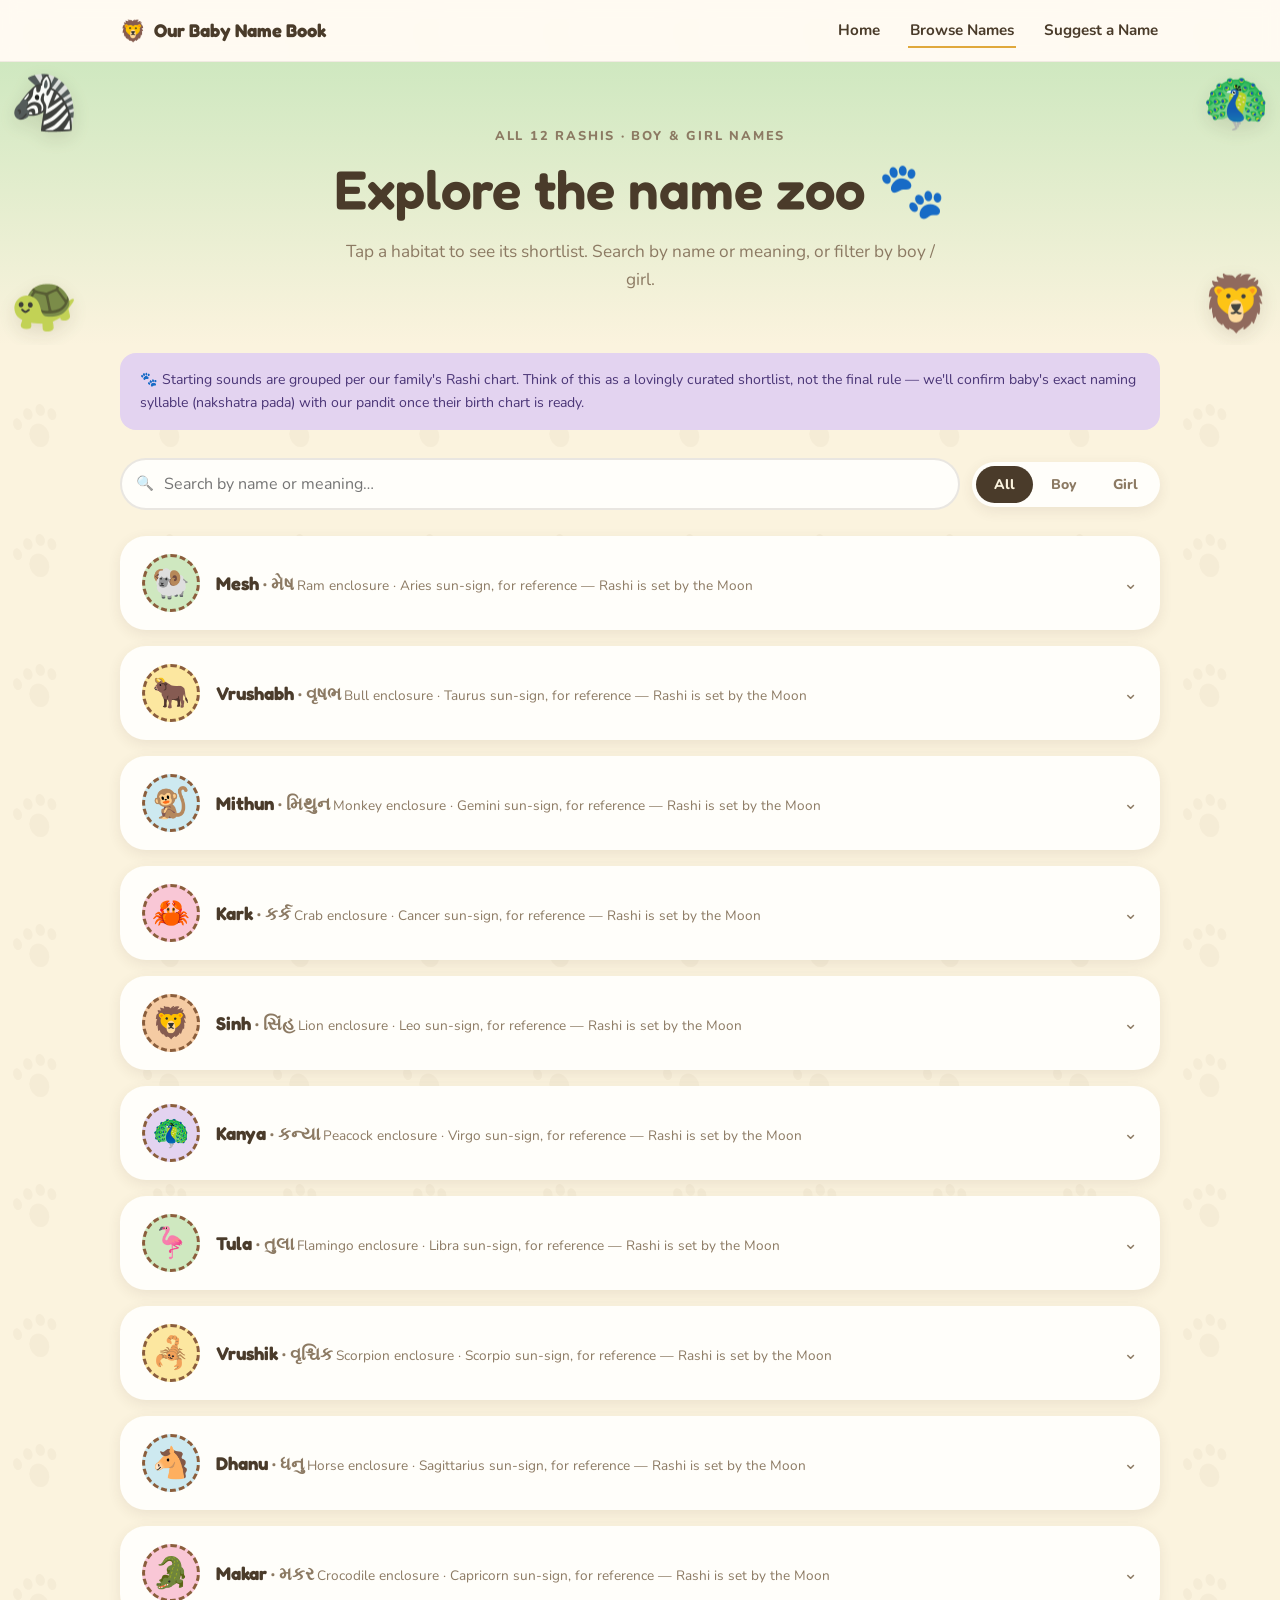
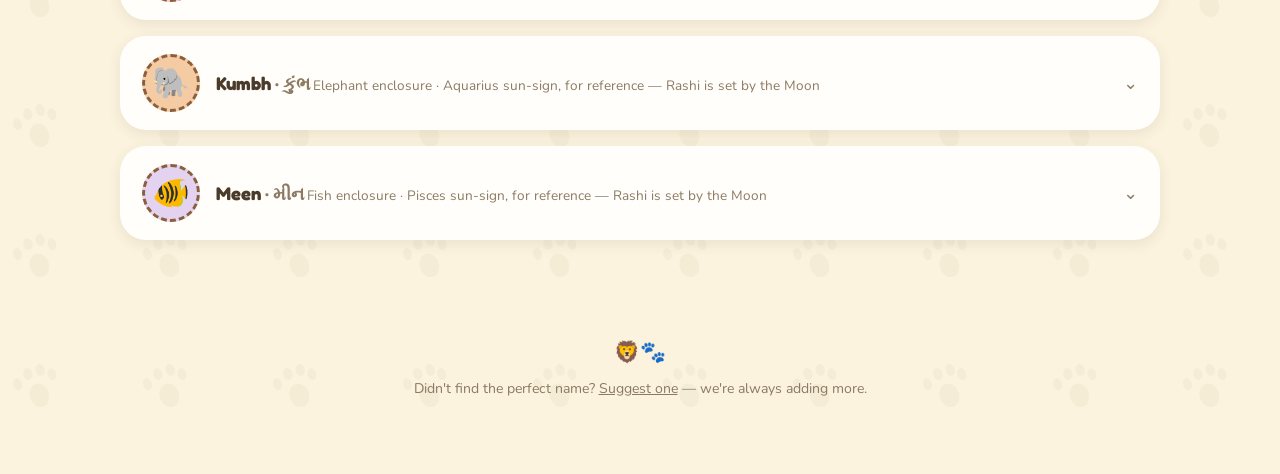
==== names.html @ ab70c5b6 "Retheme site: pastel zoo/safari with animal Rashi habitats - New jungle/savanna pastel palette (kept" ====
<!doctype html>
<html lang="en">
<head>
  <meta charset="UTF-8" />
  <meta name="viewport" content="width=device-width, initial-scale=1.0" />
  <title>Browse Names — Our Baby Name Book</title>
  <meta name="description" content="Browse modern, short baby names with Jain meanings, organised by all 12 Rashis, for both boys and girls." />
  <link rel="icon" href="data:image/svg+xml,<svg xmlns=%22http://www.w3.org/2000/svg%22 viewBox=%220 0 100 100%22><text y=%22.9em%22 font-size=%2290%22>🦁</text></svg>" />
  <link rel="preconnect" href="https://fonts.googleapis.com" />
  <link rel="preconnect" href="https://fonts.gstatic.com" crossorigin />
  <link href="https://fonts.googleapis.com/css2?family=Fredoka:wght@500;600;700&family=Nunito:wght@400;600;700;800&display=swap" rel="stylesheet" />
  <link rel="stylesheet" href="assets/css/style.css?v=3" />
</head>
<body class="accent-mint">

  <nav class="site-nav">
    <div class="container">
      <a class="brand" href="index.html"><span class="brand-mark">🦁</span> Our Baby Name Book</a>
      <button class="nav-toggle" aria-label="Toggle navigation" aria-expanded="false">☰</button>
      <ul class="nav-links">
        <li><a href="index.html">Home</a></li>
        <li><a href="names.html" aria-current="page">Browse Names</a></li>
        <li><a href="suggest.html">Suggest a Name</a></li>
      </ul>
    </div>
  </nav>

  <header class="hero accent-wash" style="padding-bottom: 24px;">
    <span class="zoo-peek" aria-hidden="true" style="top:14px; left:10px; --peek-tilt:-10deg;">🦓</span>
    <span class="zoo-peek" aria-hidden="true" style="top:14px; right:10px; --peek-tilt:9deg; animation-delay:1s;">🦚</span>
    <span class="zoo-peek" aria-hidden="true" style="bottom:14px; left:10px; --peek-tilt:6deg; animation-delay:2s;">🐢</span>
    <span class="zoo-peek" aria-hidden="true" style="bottom:14px; right:10px; --peek-tilt:-8deg; animation-delay:1.5s;">🦁</span>
    <div class="container">
      <div class="hero-kicker">All 12 Rashis · Boy &amp; Girl names</div>
      <h1>Explore the name zoo 🐾</h1>
      <p class="lede">Tap a habitat to see its shortlist. Search by name or meaning, or filter by boy / girl.</p>
    </div>
  </header>

  <section class="section" style="padding-top: 8px;">
    <div class="container">
      <div class="disclaimer">
        🐾 Starting sounds are grouped per our family's Rashi chart. Think of this as a lovingly
        curated shortlist, not the final rule — we'll confirm baby's exact naming syllable
        (nakshatra pada) with our pandit once their birth chart is ready.
      </div>

      <div class="toolbar">
        <div class="search-box">
          <input type="search" id="name-search" placeholder="Search by name or meaning…" />
        </div>
        <div class="gender-toggle">
          <button data-gender="both" class="active">All</button>
          <button data-gender="boy">Boy</button>
          <button data-gender="girl">Girl</button>
        </div>
      </div>

      <div class="rashi-list" id="rashi-list">
        <p class="empty-state">Loading names…</p>
      </div>
    </div>
  </section>

  <footer class="site-footer">
    <span class="brand-mark">🦁🐾</span>
    <p>Didn't find the perfect name? <a href="suggest.html">Suggest one</a> — we're always adding more.</p>
  </footer>

  <script src="assets/js/main.js?v=3"></script>
</body>
</html>
---- assets/css/style.css ----
/* =========================================================
   Baby Names Site — shared design system
   Theme: pastel zoo / safari — each Rashi is a little "habitat"
   for its zodiac animal. Playful, warm, still soft & gender-neutral.
   ========================================================= */

:root {
  /* base */
  --cream: #FBF3DE;
  --paper: #FFFEFA;
  --ink: #4A3B2A;
  --ink-soft: #8C7A63;

  /* pastel family (light / deep) — jungle green, savanna yellow,
     terracotta, sky blue, flamingo pink, orchid purple */
  --mint: #CFE8C0;      --mint-deep: #5F9E52;   /* leaf green */
  --lavender: #E3D3F0;  --lavender-deep: #A67FC9; /* jungle orchid */
  --butter: #FCE7A0;    --butter-deep: #E0AE2E;  /* savanna yellow */
  --peach: #F5CBA3;     --peach-deep: #D9873E;   /* terracotta / tan */
  --sky: #CDE9F0;       --sky-deep: #5FA9C4;     /* watering-hole blue */
  --blush: #F9C7D6;     --blush-deep: #E0779A;   /* flamingo pink */

  --gold: #E0A83C;
  --wood: #8B5E3C;      --wood-deep: #5E3D24;   /* signpost brown */

  --radius-sm: 10px;
  --radius-md: 16px;
  --radius-lg: 26px;

  --shadow: 0 10px 30px rgba(74, 59, 42, 0.12);
  --shadow-sm: 0 4px 14px rgba(74, 59, 42, 0.09);

  --font-display: "Fredoka", "Baloo 2", system-ui, sans-serif;
  --font-body: "Nunito", system-ui, -apple-system, sans-serif;
}

* { box-sizing: border-box; }
html { scroll-behavior: smooth; }

/* a faint site-wide paw-print trail — animals have "walked through" */
body {
  margin: 0;
  background-color: var(--cream);
  background-image: url("data:image/svg+xml,%3Csvg xmlns='http://www.w3.org/2000/svg' width='120' height='120' viewBox='0 0 120 120'%3E%3Cg fill='%238B5E3C' fill-opacity='0.05' transform='translate(20 24) rotate(-18)'%3E%3Cellipse cx='10' cy='22' rx='9' ry='11'/%3E%3Cellipse cx='-6' cy='6' rx='4' ry='5.5'/%3E%3Cellipse cx='6' cy='0' rx='4.2' ry='5.5'/%3E%3Cellipse cx='18' cy='0' rx='4.2' ry='5.5'/%3E%3Cellipse cx='27' cy='7' rx='4' ry='5.5'/%3E%3C/g%3E%3C/svg%3E");
  background-repeat: repeat;
  background-size: 130px 130px;
  color: var(--ink);
  font-family: var(--font-body);
  line-height: 1.6;
  -webkit-font-smoothing: antialiased;
}

img { max-width: 100%; display: block; }

a { color: inherit; }

h1, h2, h3, h4 {
  font-family: var(--font-display);
  font-weight: 600;
  margin: 0 0 0.4em;
  line-height: 1.2;
}

h1 { font-size: clamp(2.1rem, 5vw, 3.4rem); }
h2 { font-size: clamp(1.5rem, 3.4vw, 2.2rem); }
h3 { font-size: clamp(1.15rem, 2.4vw, 1.5rem); }

p { margin: 0 0 1em; }

.container {
  width: 100%;
  max-width: 1080px;
  margin: 0 auto;
  padding: 0 20px;
}

/* -------------------- accent per page -------------------- */
body.accent-mint     .accent-wash { background: linear-gradient(180deg, var(--mint) 0%, var(--cream) 100%); }
body.accent-lavender .accent-wash { background: linear-gradient(180deg, var(--lavender) 0%, var(--cream) 100%); }
body.accent-butter   .accent-wash { background: linear-gradient(180deg, var(--butter) 0%, var(--cream) 100%); }
body.accent-peach    .accent-wash { background: linear-gradient(180deg, var(--peach) 0%, var(--cream) 100%); }
body.accent-sky      .accent-wash { background: linear-gradient(180deg, var(--sky) 0%, var(--cream) 100%); }
body.accent-blush    .accent-wash { background: linear-gradient(180deg, var(--blush) 0%, var(--cream) 100%); }

/* -------------------- eyebrow / dividers -------------------- */
.eyebrow {
  display: inline-flex;
  align-items: center;
  gap: 8px;
  font-family: var(--font-body);
  font-weight: 800;
  letter-spacing: 0.14em;
  text-transform: uppercase;
  font-size: 0.78rem;
  color: var(--ink-soft);
  margin-bottom: 0.6em;
}
.eyebrow::before { content: "🐾"; font-size: 0.9rem; }

.divider {
  display: flex;
  align-items: center;
  justify-content: center;
  gap: 10px;
  margin: 0.4em 0 1.6em;
  color: var(--gold);
}
.divider::before, .divider::after {
  content: "";
  height: 1px;
  width: 42px;
  background: var(--gold);
  opacity: 0.55;
}

.section-head { text-align: center; max-width: 640px; margin: 0 auto 2.4rem; }

/* -------------------- nav -------------------- */
.site-nav {
  position: sticky;
  top: 0;
  z-index: 50;
  background: rgba(255, 251, 243, 0.92);
  backdrop-filter: blur(8px);
  border-bottom: 1px solid rgba(74, 59, 42, 0.08);
}
.site-nav .container {
  display: flex;
  align-items: center;
  justify-content: space-between;
  padding-top: 14px;
  padding-bottom: 14px;
}
.brand {
  font-family: var(--font-display);
  font-weight: 700;
  font-size: 1.15rem;
  text-decoration: none;
  display: flex;
  align-items: center;
  gap: 8px;
}
.brand-mark { font-size: 1.3rem; }

.nav-links {
  display: flex;
  gap: 26px;
  list-style: none;
  margin: 0;
  padding: 0;
}
.nav-links a {
  text-decoration: none;
  font-weight: 700;
  font-size: 0.95rem;
  color: var(--ink);
  padding: 6px 2px;
  border-bottom: 2px solid transparent;
  transition: border-color 0.2s ease, color 0.2s ease;
}
.nav-links a:hover,
.nav-links a[aria-current="page"] {
  border-color: var(--gold);
  color: var(--ink);
}

.nav-toggle {
  display: none;
  background: none;
  border: none;
  font-size: 1.6rem;
  cursor: pointer;
  color: var(--ink);
  padding: 4px 8px;
}

@media (max-width: 720px) {
  .nav-toggle { display: block; }
  .nav-links {
    position: absolute;
    top: 100%;
    left: 0;
    right: 0;
    background: var(--paper);
    flex-direction: column;
    gap: 0;
    padding: 6px 20px 14px;
    box-shadow: var(--shadow-sm);
    display: none;
  }
  .nav-links.open { display: flex; }
  .nav-links a { display: block; padding: 12px 4px; border-bottom: 1px solid rgba(74,59,42,0.08); }
}

/* -------------------- hero -------------------- */
.hero {
  padding: 64px 0 56px;
  text-align: center;
  position: relative;
  overflow: hidden;
}
.hero .container { position: relative; z-index: 1; }
.hero-kicker {
  font-weight: 800;
  letter-spacing: 0.14em;
  text-transform: uppercase;
  font-size: 0.8rem;
  color: var(--ink-soft);
  margin-bottom: 10px;
}
.hero h1 { margin-bottom: 0.3em; }
.hero .lede {
  max-width: 620px;
  margin: 0 auto 1.6em;
  font-size: 1.08rem;
  color: var(--ink-soft);
}
.hero-actions {
  display: flex;
  gap: 14px;
  justify-content: center;
  flex-wrap: wrap;
}

.stars {
  position: absolute;
  inset: 0;
  pointer-events: none;
  z-index: 0;
}
.stars span {
  position: absolute;
  font-size: 1.1rem;
  color: var(--gold);
  opacity: 0.55;
  animation: twinkle 3.2s ease-in-out infinite;
}
@keyframes twinkle {
  0%, 100% { opacity: 0.25; transform: scale(0.9); }
  50% { opacity: 0.75; transform: scale(1.1); }
}

/* animals peeking in from the hero corners */
.zoo-peek {
  position: absolute;
  font-size: 3.4rem;
  line-height: 1;
  opacity: 0.9;
  filter: drop-shadow(0 6px 10px rgba(74, 59, 42, 0.15));
  animation: peek-bob 4.5s ease-in-out infinite;
  z-index: 0;
  pointer-events: none;
}
@keyframes peek-bob {
  0%, 100% { transform: translateY(0) rotate(var(--peek-tilt, 0deg)); }
  50% { transform: translateY(-8px) rotate(var(--peek-tilt, 0deg)); }
}

/* -------------------- buttons -------------------- */
.btn {
  display: inline-flex;
  align-items: center;
  gap: 8px;
  padding: 12px 24px;
  border-radius: 999px;
  font-family: var(--font-body);
  font-weight: 800;
  font-size: 0.95rem;
  text-decoration: none;
  border: 2px solid transparent;
  cursor: pointer;
  transition: transform 0.15s ease, box-shadow 0.15s ease;
}
.btn:hover { transform: translateY(-2px); }
.btn-primary {
  background: var(--ink);
  color: var(--cream);
  box-shadow: var(--shadow-sm);
}
.btn-ghost {
  background: transparent;
  color: var(--ink);
  border-color: var(--ink);
}

/* -------------------- countdown -------------------- */
.countdown {
  display: flex;
  gap: 14px;
  justify-content: center;
  flex-wrap: wrap;
  margin: 1.8em 0;
}
.countdown .unit {
  background: var(--paper);
  border-radius: var(--radius-md);
  box-shadow: var(--shadow-sm);
  padding: 14px 18px;
  min-width: 82px;
  text-align: center;
}
.countdown .num {
  font-family: var(--font-display);
  font-size: 1.7rem;
  font-weight: 700;
  color: var(--ink);
  display: block;
}
.countdown .label {
  font-size: 0.72rem;
  letter-spacing: 0.08em;
  text-transform: uppercase;
  color: var(--ink-soft);
}

/* -------------------- generic sections -------------------- */
.section { padding: 56px 0; }
.section-alt { background: var(--paper); }

.grid-3 {
  display: grid;
  grid-template-columns: repeat(3, 1fr);
  gap: 22px;
}
@media (max-width: 820px) { .grid-3 { grid-template-columns: 1fr; } }

.card {
  background: var(--paper);
  border-radius: var(--radius-lg);
  padding: 28px 24px;
  box-shadow: var(--shadow-sm);
  text-align: left;
}
.card .icon { font-size: 1.8rem; margin-bottom: 10px; display: block; }

/* -------------------- Rashi accordion (names.html) -------------------- */
.toolbar {
  display: flex;
  gap: 12px;
  flex-wrap: wrap;
  align-items: center;
  justify-content: space-between;
  margin-bottom: 26px;
}
.search-box {
  flex: 1 1 260px;
  position: relative;
}
.search-box input {
  width: 100%;
  padding: 13px 18px 13px 42px;
  border-radius: 999px;
  border: 2px solid rgba(74,59,42,0.12);
  background: var(--paper);
  font-family: var(--font-body);
  font-size: 1rem;
  color: var(--ink);
}
.search-box input:focus {
  outline: none;
  border-color: var(--gold);
}
.search-box::before {
  content: "🔍";
  position: absolute;
  left: 16px;
  top: 50%;
  transform: translateY(-50%);
  font-size: 0.9rem;
  opacity: 0.6;
}

.gender-toggle {
  display: inline-flex;
  background: var(--paper);
  border-radius: 999px;
  padding: 4px;
  box-shadow: var(--shadow-sm);
}
.gender-toggle button {
  border: none;
  background: transparent;
  padding: 9px 18px;
  border-radius: 999px;
  font-family: var(--font-body);
  font-weight: 800;
  font-size: 0.88rem;
  cursor: pointer;
  color: var(--ink-soft);
}
.gender-toggle button.active {
  background: var(--ink);
  color: var(--cream);
}

.rashi-list { display: flex; flex-direction: column; gap: 16px; }

.rashi-card {
  background: var(--paper);
  border-radius: var(--radius-lg);
  box-shadow: var(--shadow-sm);
  overflow: hidden;
}
.rashi-head {
  width: 100%;
  display: flex;
  align-items: center;
  gap: 16px;
  padding: 18px 22px;
  background: none;
  border: none;
  cursor: pointer;
  text-align: left;
  font-family: var(--font-body);
}
.rashi-symbol {
  font-size: 1.9rem;
  width: 58px;
  height: 58px;
  display: flex;
  align-items: center;
  justify-content: center;
  border-radius: 50%;
  background: var(--mint);
  border: 3px dashed var(--wood);
  flex-shrink: 0;
  transition: transform 0.2s ease;
}
.rashi-head:hover .rashi-symbol { transform: rotate(-6deg) scale(1.06); }

/* each "enclosure" gets a different habitat colour, zoo-map style */
.rashi-card:nth-of-type(6n+1) .rashi-symbol { background: var(--mint); }
.rashi-card:nth-of-type(6n+2) .rashi-symbol { background: var(--butter); }
.rashi-card:nth-of-type(6n+3) .rashi-symbol { background: var(--sky); }
.rashi-card:nth-of-type(6n+4) .rashi-symbol { background: var(--blush); }
.rashi-card:nth-of-type(6n+5) .rashi-symbol { background: var(--peach); }
.rashi-card:nth-of-type(6n+6) .rashi-symbol { background: var(--lavender); }
.rashi-titles { flex: 1; }
.rashi-titles .name {
  font-family: var(--font-display);
  font-weight: 700;
  font-size: 1.15rem;
  color: var(--ink);
}
.rashi-titles .meta {
  font-size: 0.85rem;
  color: var(--ink-soft);
}
.rashi-chevron {
  font-size: 1.1rem;
  color: var(--ink-soft);
  transition: transform 0.2s ease;
  flex-shrink: 0;
}
.rashi-card.open .rashi-chevron { transform: rotate(180deg); }

.rashi-body {
  display: none;
  padding: 0 22px 24px;
}
.rashi-card.open .rashi-body { display: block; }

.letters-hint {
  font-size: 0.82rem;
  color: var(--ink-soft);
  margin-bottom: 14px;
}
.letters-hint .chip {
  display: inline-block;
  background: var(--butter);
  color: var(--ink);
  border-radius: 999px;
  padding: 2px 10px;
  font-weight: 800;
  font-size: 0.76rem;
  margin-right: 4px;
}

.name-group h4 {
  font-size: 0.78rem;
  letter-spacing: 0.1em;
  text-transform: uppercase;
  color: var(--ink-soft);
  margin: 18px 0 10px;
}
.name-group:first-of-type h4 { margin-top: 4px; }

.name-cards {
  display: grid;
  grid-template-columns: repeat(auto-fill, minmax(230px, 1fr));
  gap: 12px;
}

.name-card {
  border: 1.5px solid rgba(74,59,42,0.10);
  border-radius: var(--radius-md);
  padding: 14px 16px;
}
.name-card .nm-row {
  display: flex;
  align-items: center;
  justify-content: space-between;
  gap: 8px;
  margin-bottom: 2px;
}
.name-card .nm {
  font-family: var(--font-display);
  font-weight: 700;
  font-size: 1.08rem;
}

.pronounce-btn {
  flex-shrink: 0;
  width: 30px;
  height: 30px;
  border-radius: 50%;
  border: none;
  background: var(--mint);
  font-size: 0.92rem;
  line-height: 1;
  display: inline-flex;
  align-items: center;
  justify-content: center;
  cursor: pointer;
  transition: transform 0.15s ease, background 0.15s ease;
}
.pronounce-btn:hover { background: var(--butter); transform: scale(1.08); }
.pronounce-btn:active { transform: scale(0.95); }
.pronounce-btn.playing {
  background: var(--gold);
  animation: pulse-btn 0.9s ease-in-out infinite;
}
@keyframes pulse-btn {
  0%, 100% { box-shadow: 0 0 0 0 rgba(231, 179, 76, 0.5); }
  50% { box-shadow: 0 0 0 6px rgba(231, 179, 76, 0); }
}
@media (prefers-reduced-motion: reduce) {
  .pronounce-btn.playing { animation: none; }
}
.name-card .mn {
  font-size: 0.88rem;
  color: var(--ink-soft);
  margin-bottom: 8px;
}
.name-card .src {
  font-size: 0.78rem;
  color: var(--ink-soft);
  font-style: italic;
  margin-bottom: 8px;
}
.tag {
  display: inline-block;
  font-size: 0.72rem;
  font-weight: 800;
  padding: 3px 10px;
  border-radius: 999px;
}
.tag-classic { background: var(--sky); color: #204a5e; }
.tag-modern { background: var(--mint); color: #1f5c46; }
.tag-virtue { background: var(--lavender); color: #4a3576; }
.tag-tirthankarainspired { background: var(--peach); color: #7a3c14; }
.tag-familyfavourite { background: var(--blush); color: #7a2438; }

.empty-state {
  font-size: 0.9rem;
  color: var(--ink-soft);
  padding: 10px 2px;
}

/* -------------------- suggest.html form -------------------- */
.form {
  background: var(--paper);
  border-radius: var(--radius-lg);
  box-shadow: var(--shadow);
  padding: 32px;
  max-width: 620px;
  margin: 0 auto;
}
.form-row { margin-bottom: 18px; }
.form-row label {
  display: block;
  font-weight: 800;
  font-size: 0.85rem;
  margin-bottom: 6px;
}
.form-row input,
.form-row select,
.form-row textarea {
  width: 100%;
  padding: 12px 14px;
  border-radius: var(--radius-sm);
  border: 2px solid rgba(74,59,42,0.14);
  font-family: var(--font-body);
  font-size: 1rem;
  background: var(--cream);
  color: var(--ink);
}
.form-row input:focus,
.form-row select:focus,
.form-row textarea:focus {
  outline: none;
  border-color: var(--gold);
}
.form-note {
  font-size: 0.85rem;
  color: var(--ink-soft);
  background: var(--butter);
  border-radius: var(--radius-sm);
  padding: 12px 16px;
  margin-top: 8px;
}

/* -------------------- footer -------------------- */
.site-footer {
  padding: 40px 0 60px;
  text-align: center;
  color: var(--ink-soft);
  font-size: 0.88rem;
}
.site-footer .brand-mark { font-size: 1.3rem; display: block; margin-bottom: 8px; }

/* -------------------- misc -------------------- */
.disclaimer {
  background: var(--lavender);
  border-radius: var(--radius-md);
  padding: 16px 20px;
  font-size: 0.88rem;
  color: #4a3576;
  margin-bottom: 28px;
}

@media (prefers-reduced-motion: reduce) {
  html { scroll-behavior: auto; }
  .stars span { animation: none; }
  .btn:hover { transform: none; }
  .zoo-peek { animation: none; }
  .rashi-head:hover .rashi-symbol { transform: none; }
}

/* smaller peeking animals on narrow screens, and hide the tiny sprinkle
   layer entirely — hero text wraps to many lines on mobile so there's no
   safe spot for it that won't collide with a word */
@media (max-width: 640px) {
  .zoo-peek { font-size: 2rem; }
  .stars { display: none; }
}
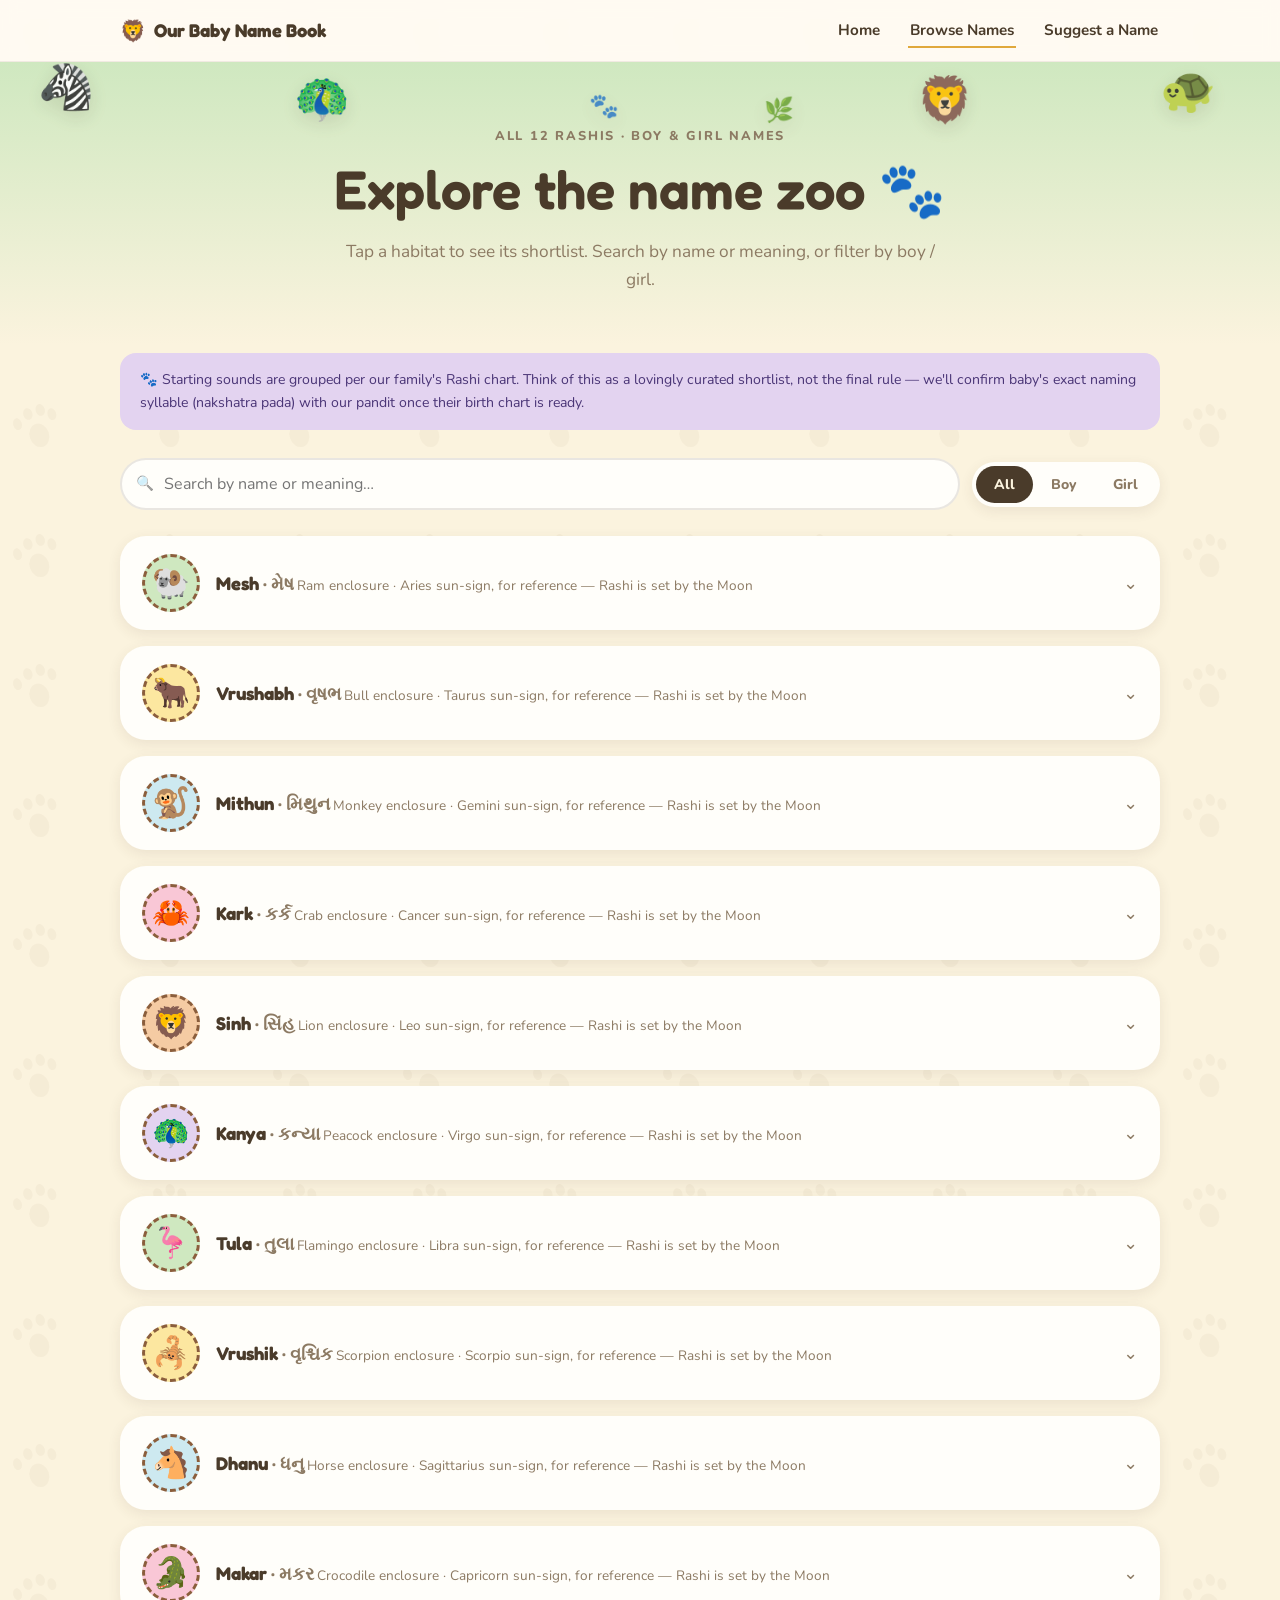
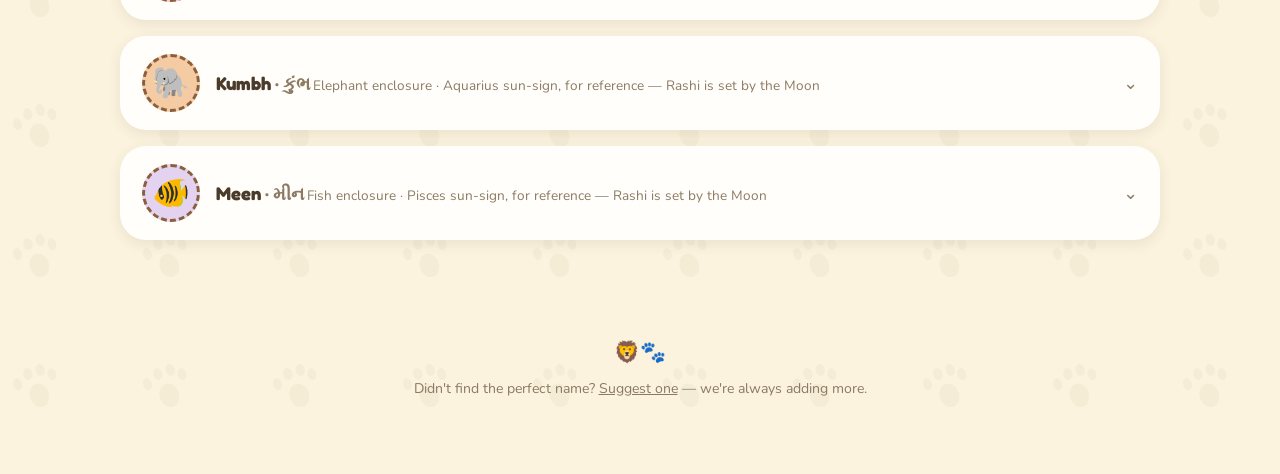
==== commit 0e269c5a: "Scatter hero animals naturally; fix bee/fox text overlap; Baby Shah - Replaced 'Baby [Family]' place" ====
--- a/names.html
+++ b/names.html
@@ -9,7 +9,7 @@
   <link rel="preconnect" href="https://fonts.googleapis.com" />
   <link rel="preconnect" href="https://fonts.gstatic.com" crossorigin />
   <link href="https://fonts.googleapis.com/css2?family=Fredoka:wght@500;600;700&family=Nunito:wght@400;600;700;800&display=swap" rel="stylesheet" />
-  <link rel="stylesheet" href="assets/css/style.css?v=3" />
+  <link rel="stylesheet" href="assets/css/style.css?v=5" />
 </head>
 <body class="accent-mint">
 
@@ -26,10 +26,12 @@
   </nav>
 
   <header class="hero accent-wash" style="padding-bottom: 24px;">
-    <span class="zoo-peek" aria-hidden="true" style="top:14px; left:10px; --peek-tilt:-10deg;">🦓</span>
-    <span class="zoo-peek" aria-hidden="true" style="top:14px; right:10px; --peek-tilt:9deg; animation-delay:1s;">🦚</span>
-    <span class="zoo-peek" aria-hidden="true" style="bottom:14px; left:10px; --peek-tilt:6deg; animation-delay:2s;">🐢</span>
-    <span class="zoo-peek" aria-hidden="true" style="bottom:14px; right:10px; --peek-tilt:-8deg; animation-delay:1.5s;">🦁</span>
+    <span class="zoo-peek" aria-hidden="true" style="top:4px; left:3%; --peek-tilt:-11deg;">🦓</span>
+    <span class="zoo-peek" aria-hidden="true" style="top:16px; left:23%; --peek-tilt:9deg; animation-delay:1s;">🦚</span>
+    <span class="zoo-peek sm" aria-hidden="true" style="top:32px; left:46%; --peek-tilt:16deg; animation-delay:0.4s;">🐾</span>
+    <span class="zoo-peek sm" aria-hidden="true" style="top:36px; right:38%; --peek-tilt:-14deg; animation-delay:2.2s;">🌿</span>
+    <span class="zoo-peek" aria-hidden="true" style="top:7px; right:5%; --peek-tilt:6deg; animation-delay:1.5s;">🐢</span>
+    <span class="zoo-peek" aria-hidden="true" style="top:17px; right:24%; --peek-tilt:-8deg; animation-delay:0.7s;">🦁</span>
     <div class="container">
       <div class="hero-kicker">All 12 Rashis · Boy &amp; Girl names</div>
       <h1>Explore the name zoo 🐾</h1>
@@ -67,6 +69,6 @@
     <p>Didn't find the perfect name? <a href="suggest.html">Suggest one</a> — we're always adding more.</p>
   </footer>
 
-  <script src="assets/js/main.js?v=3"></script>
+  <script src="assets/js/main.js?v=5"></script>
 </body>
 </html>
--- a/assets/css/style.css
+++ b/assets/css/style.css
@@ -222,28 +222,17 @@
   flex-wrap: wrap;
 }
 
-.stars {
-  position: absolute;
-  inset: 0;
-  pointer-events: none;
-  z-index: 0;
-}
-.stars span {
-  position: absolute;
-  font-size: 1.1rem;
-  color: var(--gold);
-  opacity: 0.55;
-  animation: twinkle 3.2s ease-in-out infinite;
-}
-@keyframes twinkle {
-  0%, 100% { opacity: 0.25; transform: scale(0.9); }
-  50% { opacity: 0.75; transform: scale(1.1); }
-}
-
-/* animals peeking in from the hero corners */
+/* Decorative critters scattered through the hero. IMPORTANT: position these
+   with fixed pixel top/bottom offsets ONLY, never percentages — hero height
+   varies a lot with how many lines the copy wraps to (especially on
+   mobile), so a top:X% value that looks fine on desktop can drift straight
+   into the body text on a narrow screen. Horizontal (left/right) is safe as
+   a percentage since it never affects which text line something lands on.
+   Keep vertical offsets inside the hero's own top/bottom padding band —
+   that's the one zone guaranteed free of text at every viewport width. */
 .zoo-peek {
   position: absolute;
-  font-size: 3.4rem;
+  font-size: 2.8rem;
   line-height: 1;
   opacity: 0.9;
   filter: drop-shadow(0 6px 10px rgba(74, 59, 42, 0.15));
@@ -251,6 +240,15 @@
   z-index: 0;
   pointer-events: none;
 }
+.zoo-peek.sm { font-size: 1.5rem; opacity: 0.75; }
+/* NOTE on safe offsets: the CSS top/bottom value is where the emoji's box
+   STARTS — its own height (~= font-size) extends further in from there.
+   A hero's padding-top/bottom is the only zone guaranteed free of text, so
+   offset + font-size must stay under that padding, not just the offset
+   alone. At the sizes above (desktop): big ≈ 45px tall → keep top/bottom
+   offsets ≤ ~18px against a 64px padding, or ≤ ~10px against a 24-56px
+   padding; small ≈ 24px tall → offsets up to ~38px are fine. See the
+   inline styles in each hero for the values actually used. */
 @keyframes peek-bob {
   0%, 100% { transform: translateY(0) rotate(var(--peek-tilt, 0deg)); }
   50% { transform: translateY(-8px) rotate(var(--peek-tilt, 0deg)); }
@@ -631,16 +629,13 @@
 
 @media (prefers-reduced-motion: reduce) {
   html { scroll-behavior: auto; }
-  .stars span { animation: none; }
   .btn:hover { transform: none; }
   .zoo-peek { animation: none; }
   .rashi-head:hover .rashi-symbol { transform: none; }
 }
 
-/* smaller peeking animals on narrow screens, and hide the tiny sprinkle
-   layer entirely — hero text wraps to many lines on mobile so there's no
-   safe spot for it that won't collide with a word */
+/* smaller peeking critters on narrow screens */
 @media (max-width: 640px) {
-  .zoo-peek { font-size: 2rem; }
-  .stars { display: none; }
-}
+  .zoo-peek { font-size: 1.9rem; }
+  .zoo-peek.sm { font-size: 1.1rem; }
+}
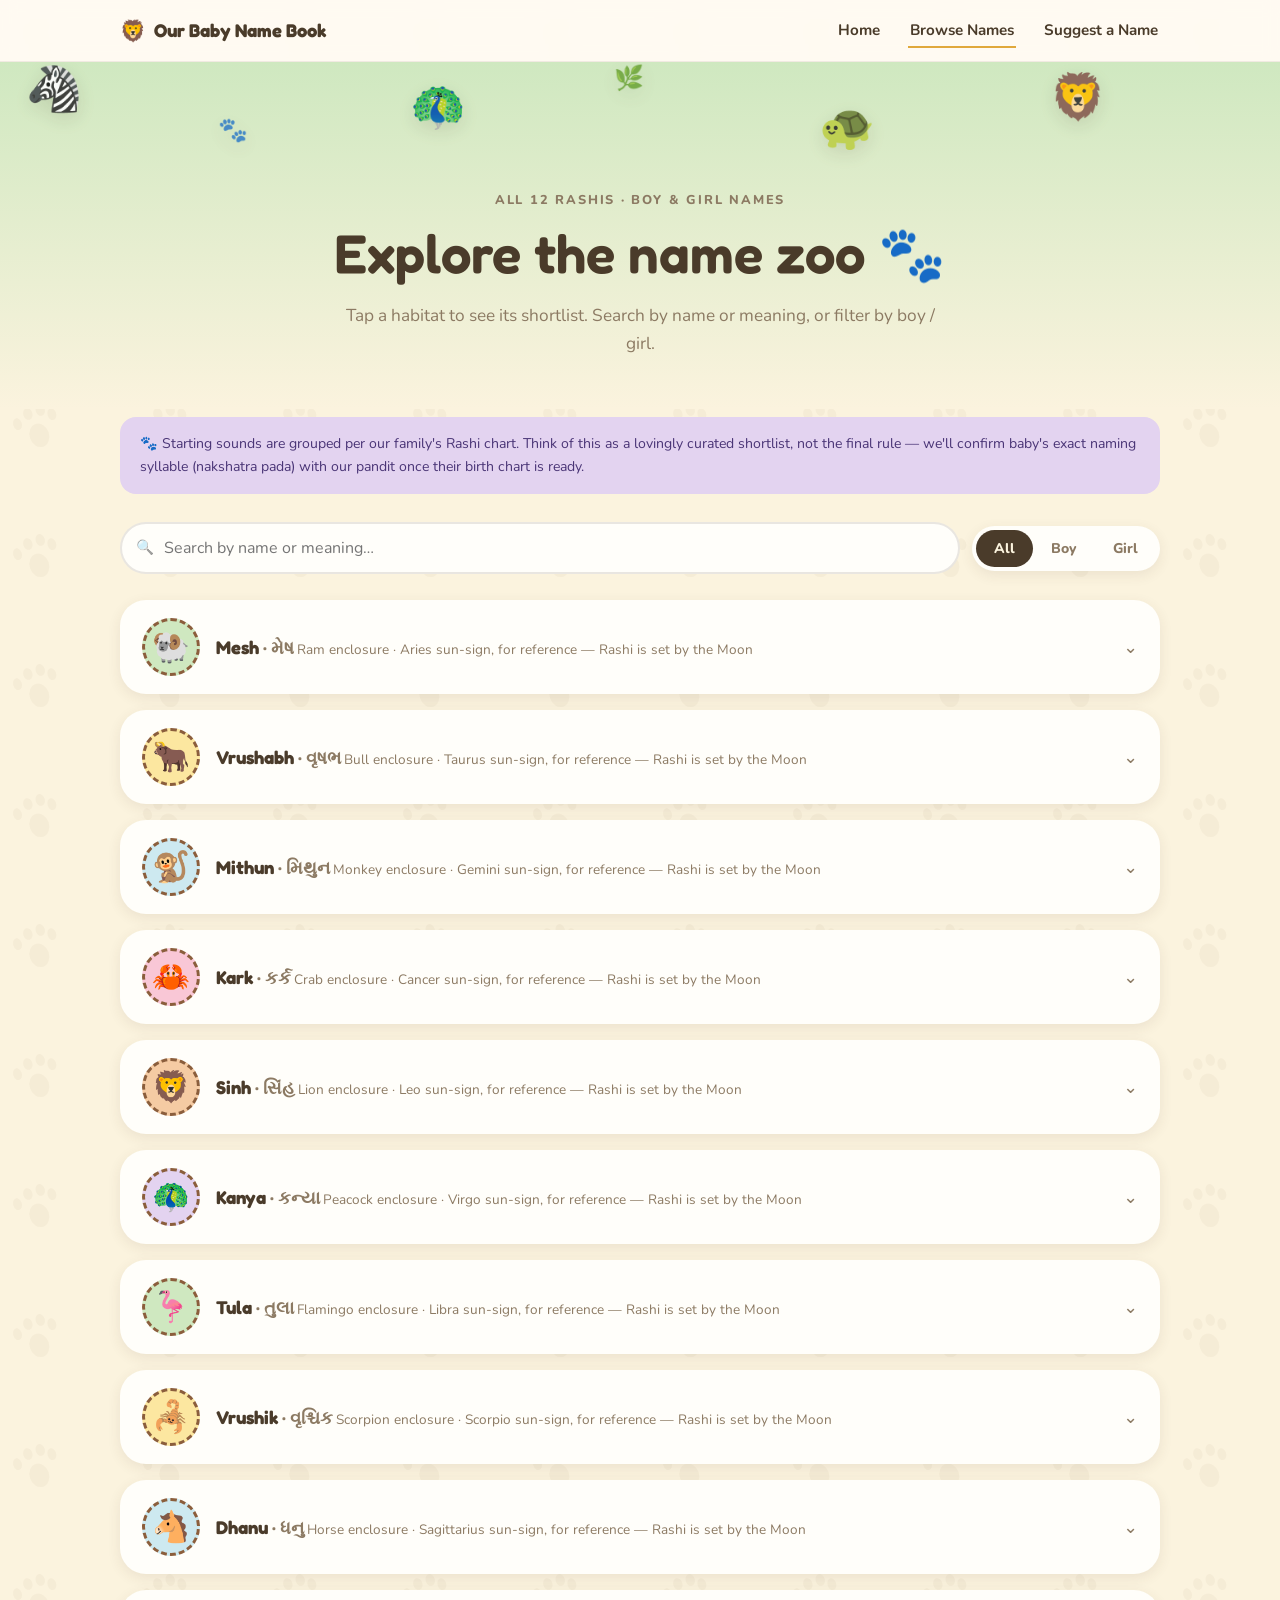
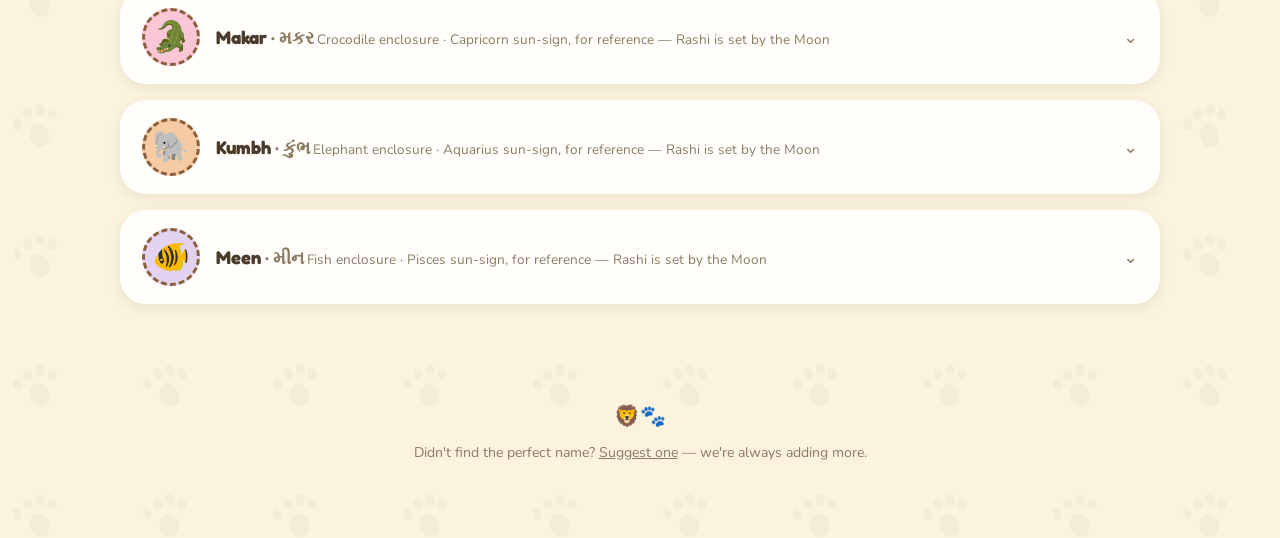
==== commit 652be7ff: "Give hero animals real room to scatter, not just a technical excuse Previous attempt varied position" ====
--- a/names.html
+++ b/names.html
@@ -9,7 +9,7 @@
   <link rel="preconnect" href="https://fonts.googleapis.com" />
   <link rel="preconnect" href="https://fonts.gstatic.com" crossorigin />
   <link href="https://fonts.googleapis.com/css2?family=Fredoka:wght@500;600;700&family=Nunito:wght@400;600;700;800&display=swap" rel="stylesheet" />
-  <link rel="stylesheet" href="assets/css/style.css?v=5" />
+  <link rel="stylesheet" href="assets/css/style.css?v=6" />
 </head>
 <body class="accent-mint">
 
@@ -26,12 +26,12 @@
   </nav>
 
   <header class="hero accent-wash" style="padding-bottom: 24px;">
-    <span class="zoo-peek" aria-hidden="true" style="top:4px; left:3%; --peek-tilt:-11deg;">🦓</span>
-    <span class="zoo-peek" aria-hidden="true" style="top:16px; left:23%; --peek-tilt:9deg; animation-delay:1s;">🦚</span>
-    <span class="zoo-peek sm" aria-hidden="true" style="top:32px; left:46%; --peek-tilt:16deg; animation-delay:0.4s;">🐾</span>
-    <span class="zoo-peek sm" aria-hidden="true" style="top:36px; right:38%; --peek-tilt:-14deg; animation-delay:2.2s;">🌿</span>
-    <span class="zoo-peek" aria-hidden="true" style="top:7px; right:5%; --peek-tilt:6deg; animation-delay:1.5s;">🐢</span>
-    <span class="zoo-peek" aria-hidden="true" style="top:17px; right:24%; --peek-tilt:-8deg; animation-delay:0.7s;">🦁</span>
+    <span class="zoo-peek" aria-hidden="true" style="top:6px; left:2%; --peek-tilt:-11deg;">🦓</span>
+    <span class="zoo-peek sm" aria-hidden="true" style="top:56px; left:17%; --peek-tilt:12deg; animation-delay:0.8s;">🐾</span>
+    <span class="zoo-peek" aria-hidden="true" style="top:24px; left:32%; --peek-tilt:9deg; animation-delay:1.6s;">🦚</span>
+    <span class="zoo-peek sm" aria-hidden="true" style="top:4px; left:48%; --peek-tilt:-16deg; animation-delay:0.3s;">🌿</span>
+    <span class="zoo-peek" aria-hidden="true" style="top:44px; left:64%; --peek-tilt:6deg; animation-delay:2s;">🐢</span>
+    <span class="zoo-peek" aria-hidden="true" style="top:14px; left:82%; --peek-tilt:-8deg; animation-delay:1.1s;">🦁</span>
     <div class="container">
       <div class="hero-kicker">All 12 Rashis · Boy &amp; Girl names</div>
       <h1>Explore the name zoo 🐾</h1>
@@ -69,6 +69,6 @@
     <p>Didn't find the perfect name? <a href="suggest.html">Suggest one</a> — we're always adding more.</p>
   </footer>
 
-  <script src="assets/js/main.js?v=5"></script>
+  <script src="assets/js/main.js?v=6"></script>
 </body>
 </html>
--- a/assets/css/style.css
+++ b/assets/css/style.css
@@ -194,10 +194,13 @@
 
 /* -------------------- hero -------------------- */
 .hero {
-  padding: 64px 0 56px;
+  padding: 128px 0 64px;
   text-align: center;
   position: relative;
   overflow: hidden;
+}
+@media (max-width: 640px) {
+  .hero { padding-top: 96px; }
 }
 .hero .container { position: relative; z-index: 1; }
 .hero-kicker {
@@ -245,10 +248,16 @@
    STARTS — its own height (~= font-size) extends further in from there.
    A hero's padding-top/bottom is the only zone guaranteed free of text, so
    offset + font-size must stay under that padding, not just the offset
-   alone. At the sizes above (desktop): big ≈ 45px tall → keep top/bottom
-   offsets ≤ ~18px against a 64px padding, or ≤ ~10px against a 24-56px
-   padding; small ≈ 24px tall → offsets up to ~38px are fine. See the
-   inline styles in each hero for the values actually used. */
+   alone. `.hero`'s 128px top padding exists *specifically* to give this
+   layer real room to scatter in — a tight padding leaves so little slack
+   (a few px) that every animal ends up pinned to nearly the same height,
+   which just reads as "a line" even though the numbers technically
+   differ. At the sizes above (desktop): big ≈ 45px tall → top offsets up
+   to ~65px are safe against the 128px padding (plenty of room to stagger
+   high/low); small ≈ 24px tall → up to ~85px. Bottom padding is only
+   64px (or 24px on names.html/suggest.html's inline override) — keep
+   bottom-anchored placement light, or skip it and use the top band for
+   everything, which is what most heroes below do. */
 @keyframes peek-bob {
   0%, 100% { transform: translateY(0) rotate(var(--peek-tilt, 0deg)); }
   50% { transform: translateY(-8px) rotate(var(--peek-tilt, 0deg)); }
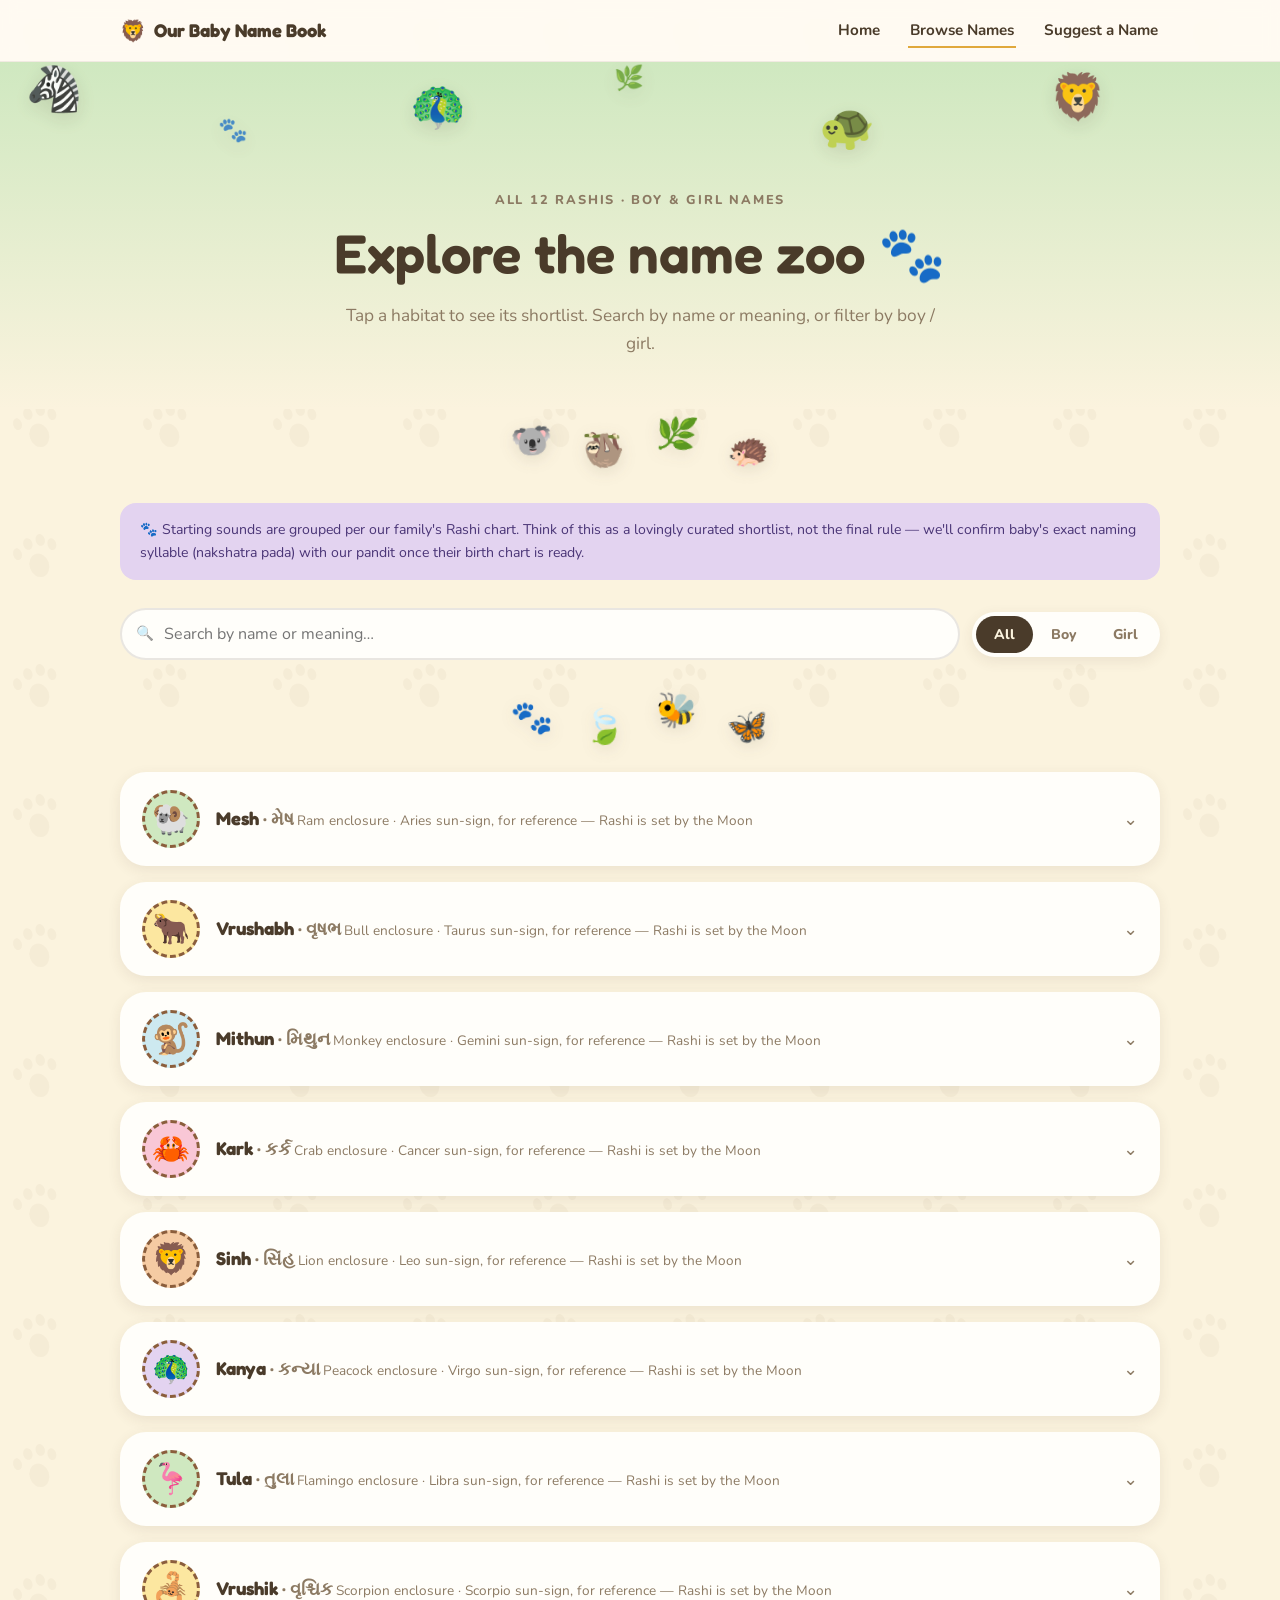
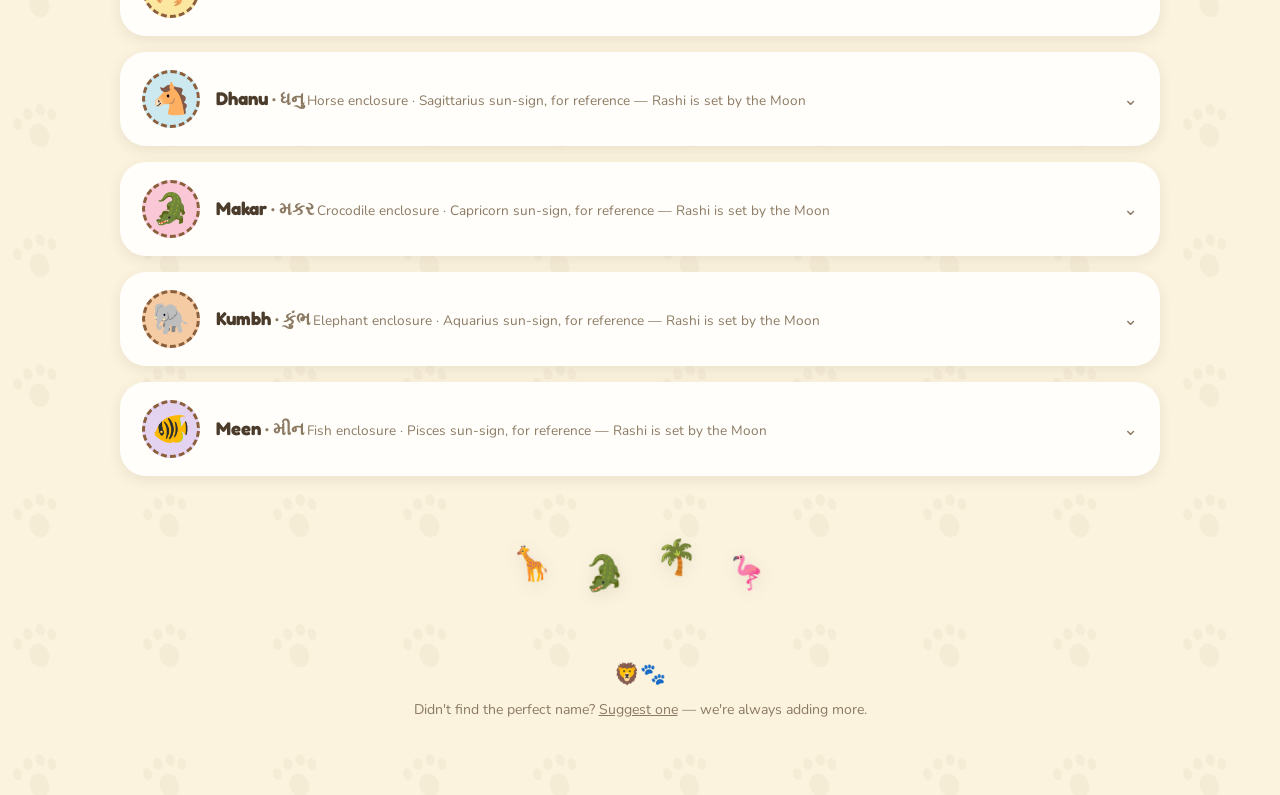
==== commit 5f1d55cb: "Distribute critters down the whole page, not just the hero Added .critter-strip: a plain flex row of" ====
--- a/names.html
+++ b/names.html
@@ -9,7 +9,7 @@
   <link rel="preconnect" href="https://fonts.googleapis.com" />
   <link rel="preconnect" href="https://fonts.gstatic.com" crossorigin />
   <link href="https://fonts.googleapis.com/css2?family=Fredoka:wght@500;600;700&family=Nunito:wght@400;600;700;800&display=swap" rel="stylesheet" />
-  <link rel="stylesheet" href="assets/css/style.css?v=6" />
+  <link rel="stylesheet" href="assets/css/style.css?v=7" />
 </head>
 <body class="accent-mint">
 
@@ -39,6 +39,13 @@
     </div>
   </header>
 
+  <div class="critter-strip" aria-hidden="true">
+    <span>🐨</span>
+    <span>🦥</span>
+    <span>🌿</span>
+    <span>🦔</span>
+  </div>
+
   <section class="section" style="padding-top: 8px;">
     <div class="container">
       <div class="disclaimer">
@@ -58,17 +65,31 @@
         </div>
       </div>
 
+      <div class="critter-strip" aria-hidden="true">
+        <span>🐾</span>
+        <span>🍃</span>
+        <span>🐝</span>
+        <span>🦋</span>
+      </div>
+
       <div class="rashi-list" id="rashi-list">
         <p class="empty-state">Loading names…</p>
       </div>
     </div>
   </section>
 
+  <div class="critter-strip" aria-hidden="true">
+    <span>🦒</span>
+    <span>🐊</span>
+    <span>🌴</span>
+    <span>🦩</span>
+  </div>
+
   <footer class="site-footer">
     <span class="brand-mark">🦁🐾</span>
     <p>Didn't find the perfect name? <a href="suggest.html">Suggest one</a> — we're always adding more.</p>
   </footer>
 
-  <script src="assets/js/main.js?v=6"></script>
+  <script src="assets/js/main.js?v=7"></script>
 </body>
 </html>
--- a/assets/css/style.css
+++ b/assets/css/style.css
@@ -263,6 +263,35 @@
   50% { transform: translateY(-8px) rotate(var(--peek-tilt, 0deg)); }
 }
 
+/* Critter strips — the mechanism for getting animals distributed all the
+   way down the page, not just in the hero. Deliberately NOT absolutely
+   positioned: these are ordinary elements sitting in the normal document
+   flow between sections, so there is no way for them to ever overlap
+   text — they just take up their own row of space, like a little trail
+   the animals left between exhibits. Sprinkle a few of these between
+   sections on every page rather than relying on the hero to carry the
+   whole theme. */
+.critter-strip {
+  display: flex;
+  justify-content: center;
+  align-items: center;
+  flex-wrap: wrap;
+  gap: 30px;
+  padding: 6px 20px 26px;
+}
+.critter-strip span {
+  display: inline-block;
+  font-size: 2.1rem;
+  filter: drop-shadow(0 4px 8px rgba(74, 59, 42, 0.12));
+}
+.critter-strip span:nth-child(even) { transform: translateY(9px) rotate(-7deg); }
+.critter-strip span:nth-child(3n) { transform: translateY(-7px) rotate(9deg); }
+.critter-strip span:nth-child(3n+1):not(:nth-child(even)) { transform: rotate(-5deg); }
+@media (max-width: 640px) {
+  .critter-strip { gap: 20px; padding: 4px 14px 20px; }
+  .critter-strip span { font-size: 1.6rem; }
+}
+
 /* -------------------- buttons -------------------- */
 .btn {
   display: inline-flex;
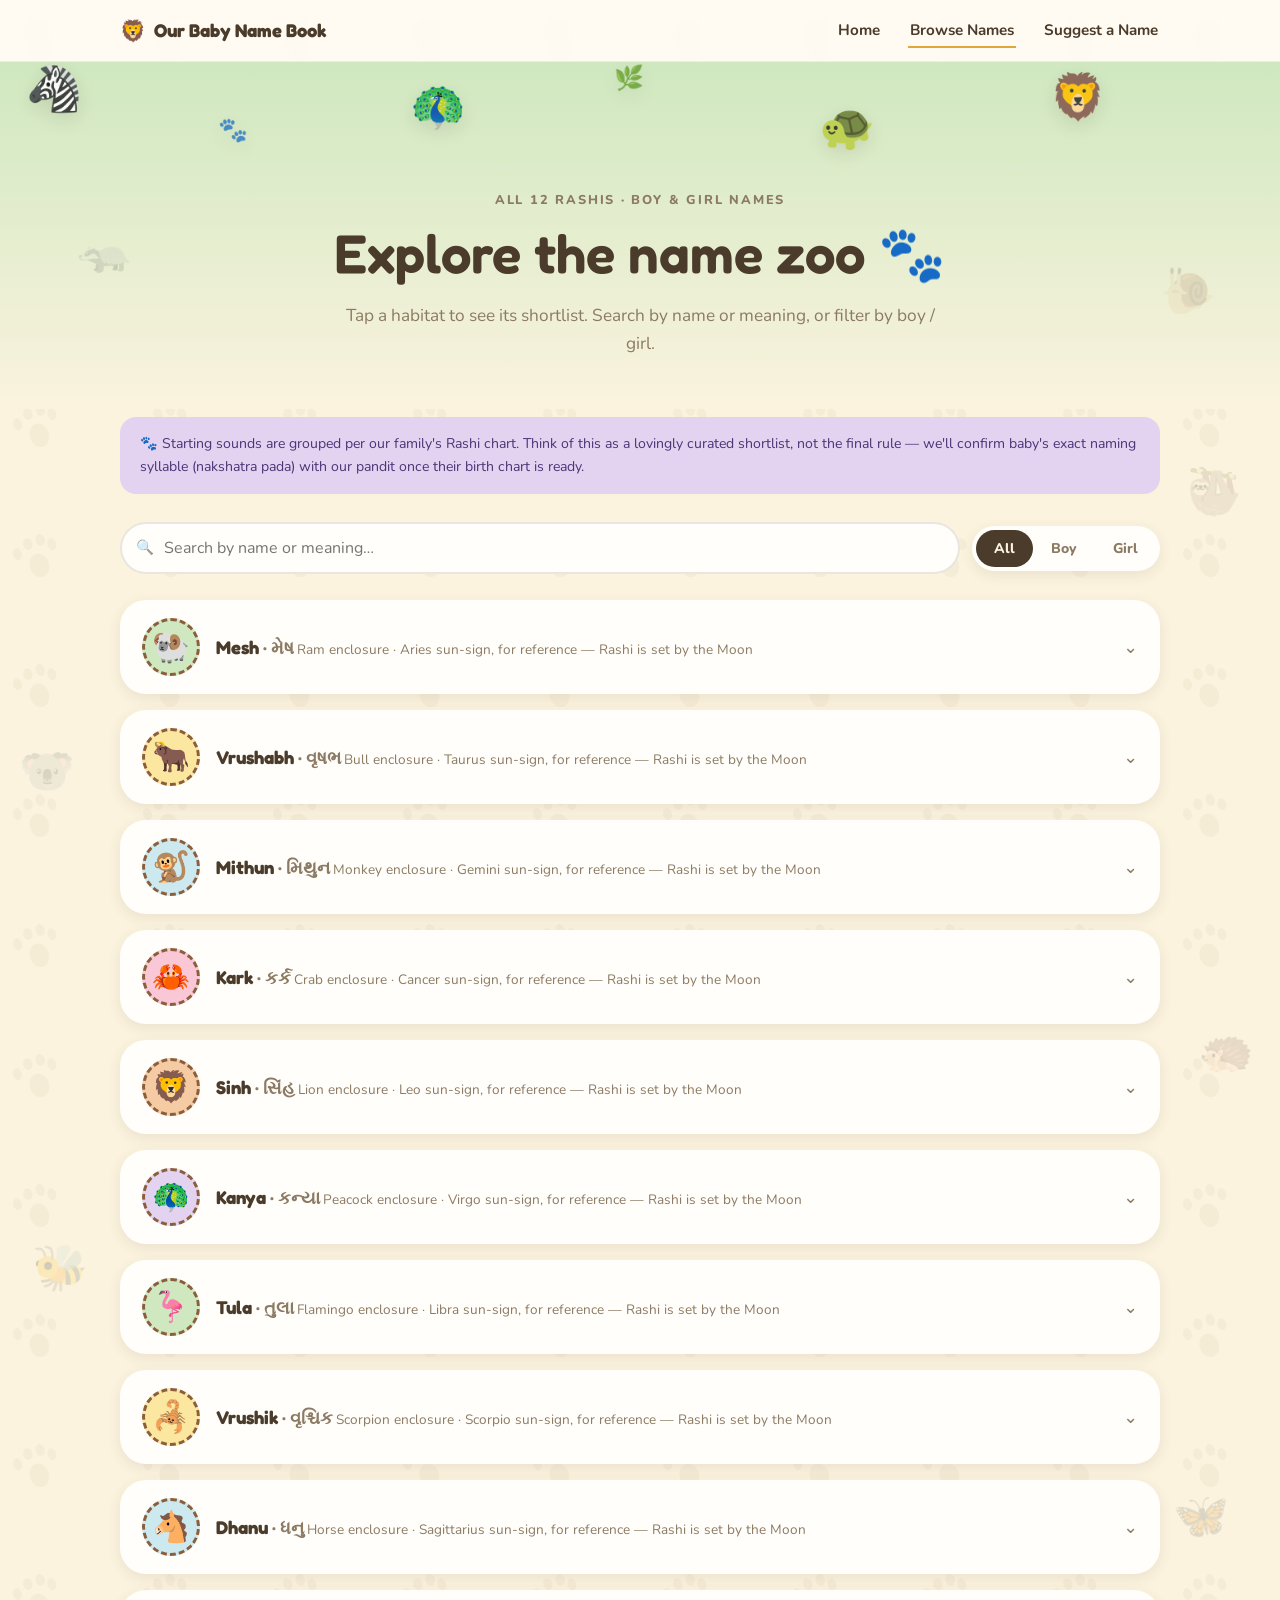
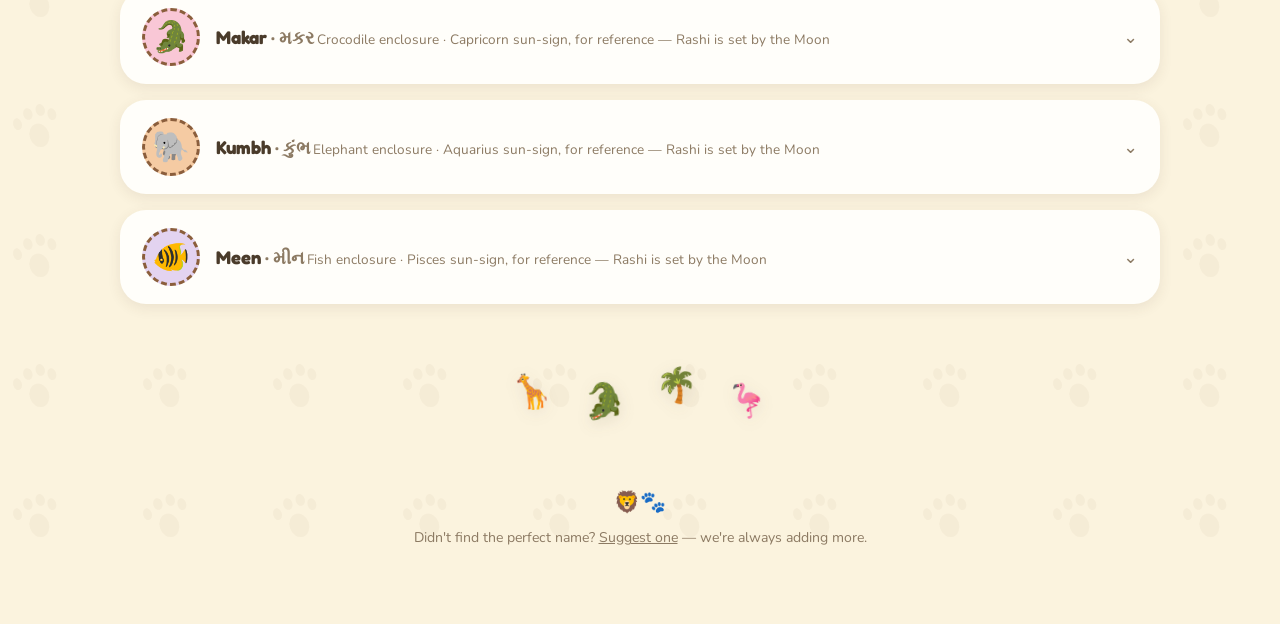
==== commit a049cb72: "Make animal placement actually random, not evenly-spaced strips Evenly-spaced critter-strips between" ====
--- a/names.html
+++ b/names.html
@@ -9,7 +9,7 @@
   <link rel="preconnect" href="https://fonts.googleapis.com" />
   <link rel="preconnect" href="https://fonts.gstatic.com" crossorigin />
   <link href="https://fonts.googleapis.com/css2?family=Fredoka:wght@500;600;700&family=Nunito:wght@400;600;700;800&display=swap" rel="stylesheet" />
-  <link rel="stylesheet" href="assets/css/style.css?v=7" />
+  <link rel="stylesheet" href="assets/css/style.css?v=8" />
 </head>
 <body class="accent-mint">
 
@@ -32,6 +32,8 @@
     <span class="zoo-peek sm" aria-hidden="true" style="top:4px; left:48%; --peek-tilt:-16deg; animation-delay:0.3s;">🌿</span>
     <span class="zoo-peek" aria-hidden="true" style="top:44px; left:64%; --peek-tilt:6deg; animation-delay:2s;">🐢</span>
     <span class="zoo-peek" aria-hidden="true" style="top:14px; left:82%; --peek-tilt:-8deg; animation-delay:1.1s;">🦁</span>
+    <span class="zoo-peek ghost" aria-hidden="true" style="top:48%; left:6%; --peek-tilt:11deg;">🦡</span>
+    <span class="zoo-peek ghost" aria-hidden="true" style="top:60%; right:5%; --peek-tilt:-9deg;">🐌</span>
     <div class="container">
       <div class="hero-kicker">All 12 Rashis · Boy &amp; Girl names</div>
       <h1>Explore the name zoo 🐾</h1>
@@ -39,14 +41,12 @@
     </div>
   </header>
 
-  <div class="critter-strip" aria-hidden="true">
-    <span>🐨</span>
-    <span>🦥</span>
-    <span>🌿</span>
-    <span>🦔</span>
-  </div>
-
   <section class="section" style="padding-top: 8px;">
+    <span class="zoo-peek ghost" aria-hidden="true" style="top:4%; right:3%; --peek-tilt:-10deg;">🦥</span>
+    <span class="zoo-peek ghost" aria-hidden="true" style="top:22%; left:1.5%; --peek-tilt:13deg;">🐨</span>
+    <span class="zoo-peek ghost" aria-hidden="true" style="top:40%; right:2%; --peek-tilt:8deg;">🦔</span>
+    <span class="zoo-peek ghost" aria-hidden="true" style="top:54%; left:2.5%; --peek-tilt:-14deg;">🐝</span>
+    <span class="zoo-peek ghost" aria-hidden="true" style="top:70%; right:4%; --peek-tilt:10deg;">🦋</span>
     <div class="container">
       <div class="disclaimer">
         🐾 Starting sounds are grouped per our family's Rashi chart. Think of this as a lovingly
@@ -63,13 +63,6 @@
           <button data-gender="boy">Boy</button>
           <button data-gender="girl">Girl</button>
         </div>
-      </div>
-
-      <div class="critter-strip" aria-hidden="true">
-        <span>🐾</span>
-        <span>🍃</span>
-        <span>🐝</span>
-        <span>🦋</span>
       </div>
 
       <div class="rashi-list" id="rashi-list">
@@ -90,6 +83,6 @@
     <p>Didn't find the perfect name? <a href="suggest.html">Suggest one</a> — we're always adding more.</p>
   </footer>
 
-  <script src="assets/js/main.js?v=7"></script>
+  <script src="assets/js/main.js?v=8"></script>
 </body>
 </html>
--- a/assets/css/style.css
+++ b/assets/css/style.css
@@ -244,6 +244,17 @@
   pointer-events: none;
 }
 .zoo-peek.sm { font-size: 1.5rem; opacity: 0.75; }
+/* .ghost: for animals scattered freely through a section — including right
+   beside or behind a line of text, which .zoo-peek's siblings are never
+   allowed near. Opacity this low reads as a faint watermark rather than
+   clutter, so it's safe to position genuinely anywhere (that's the whole
+   point of this variant) without doing safe-zone math for it. No shadow,
+   no bob animation — it should sit quietly in the background, not draw
+   the eye the way the vivid hero animals do. */
+.zoo-peek.ghost { opacity: 0.16; filter: none; animation: none; }
+@media (max-width: 640px) {
+  .zoo-peek.ghost { opacity: 0.13; }
+}
 /* NOTE on safe offsets: the CSS top/bottom value is where the emoji's box
    STARTS — its own height (~= font-size) extends further in from there.
    A hero's padding-top/bottom is the only zone guaranteed free of text, so
@@ -350,7 +361,7 @@
 }
 
 /* -------------------- generic sections -------------------- */
-.section { padding: 56px 0; }
+.section { padding: 56px 0; position: relative; }
 .section-alt { background: var(--paper); }
 
 .grid-3 {
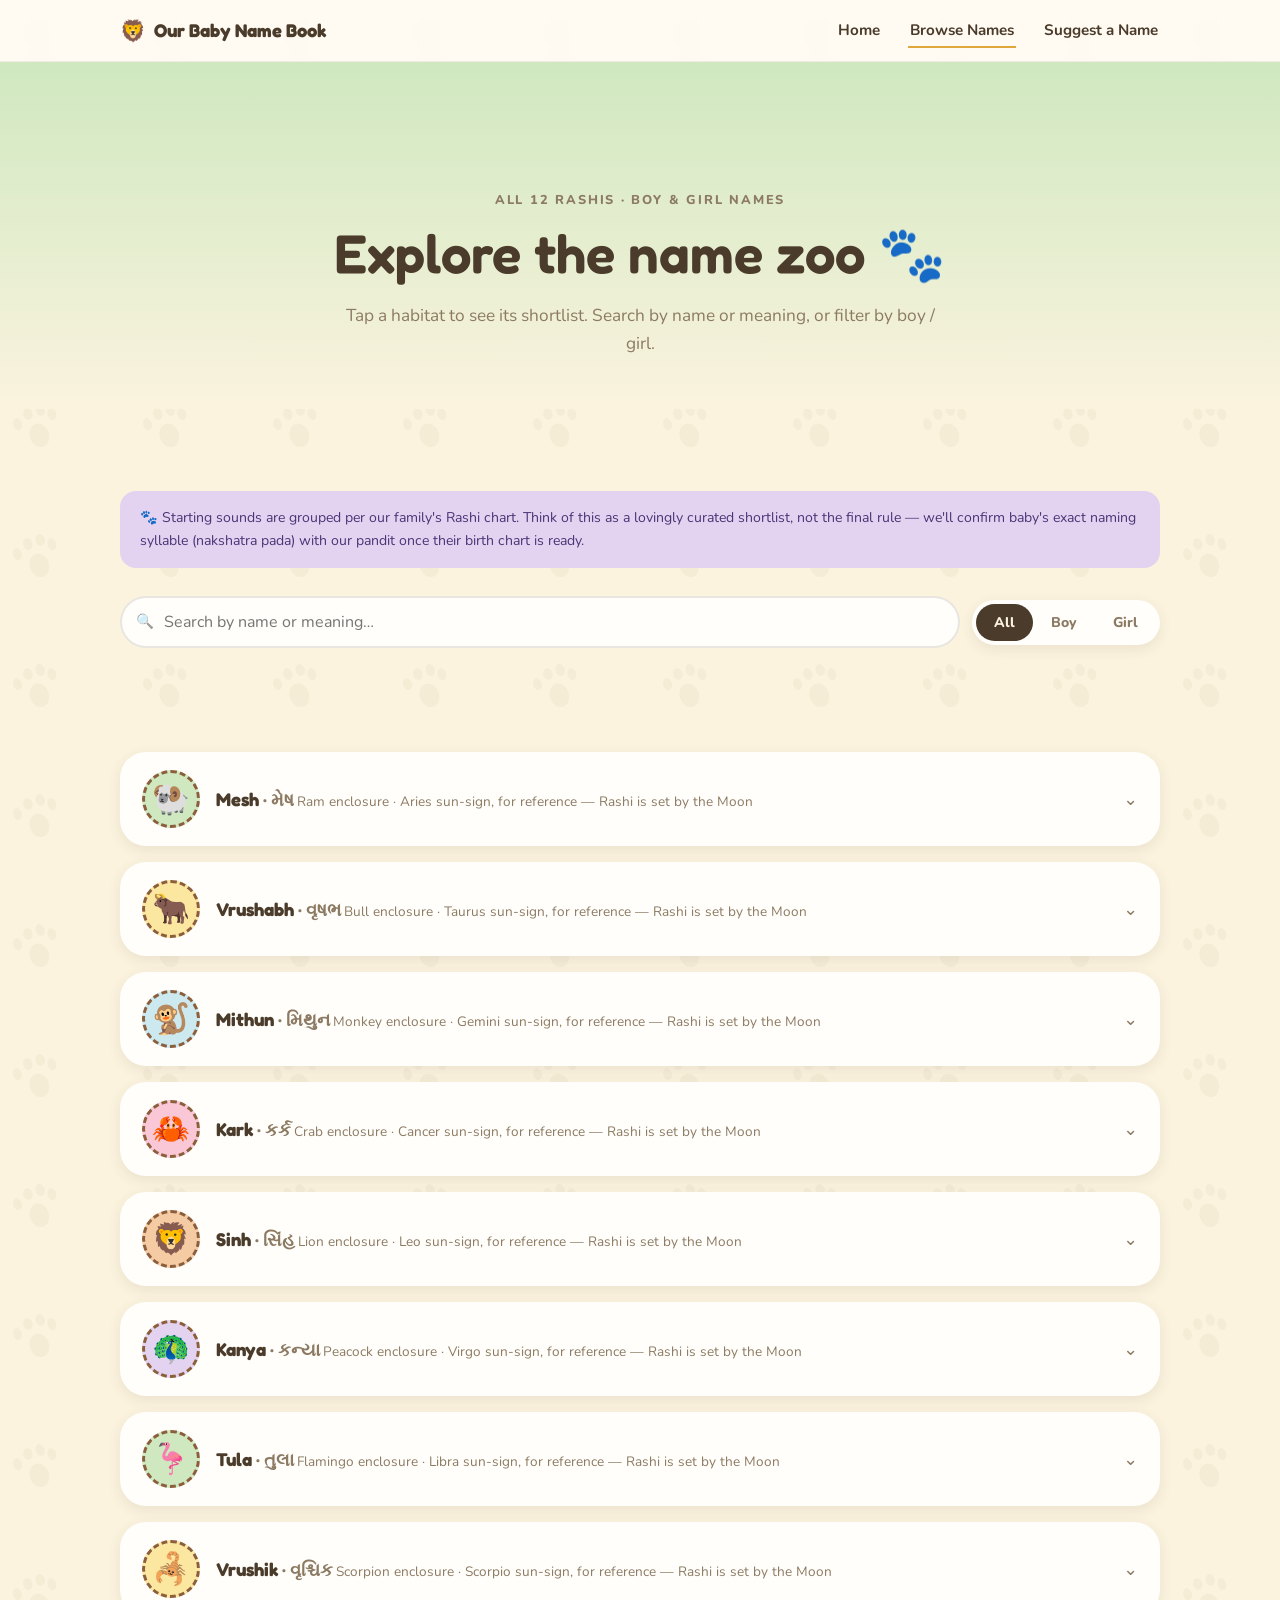
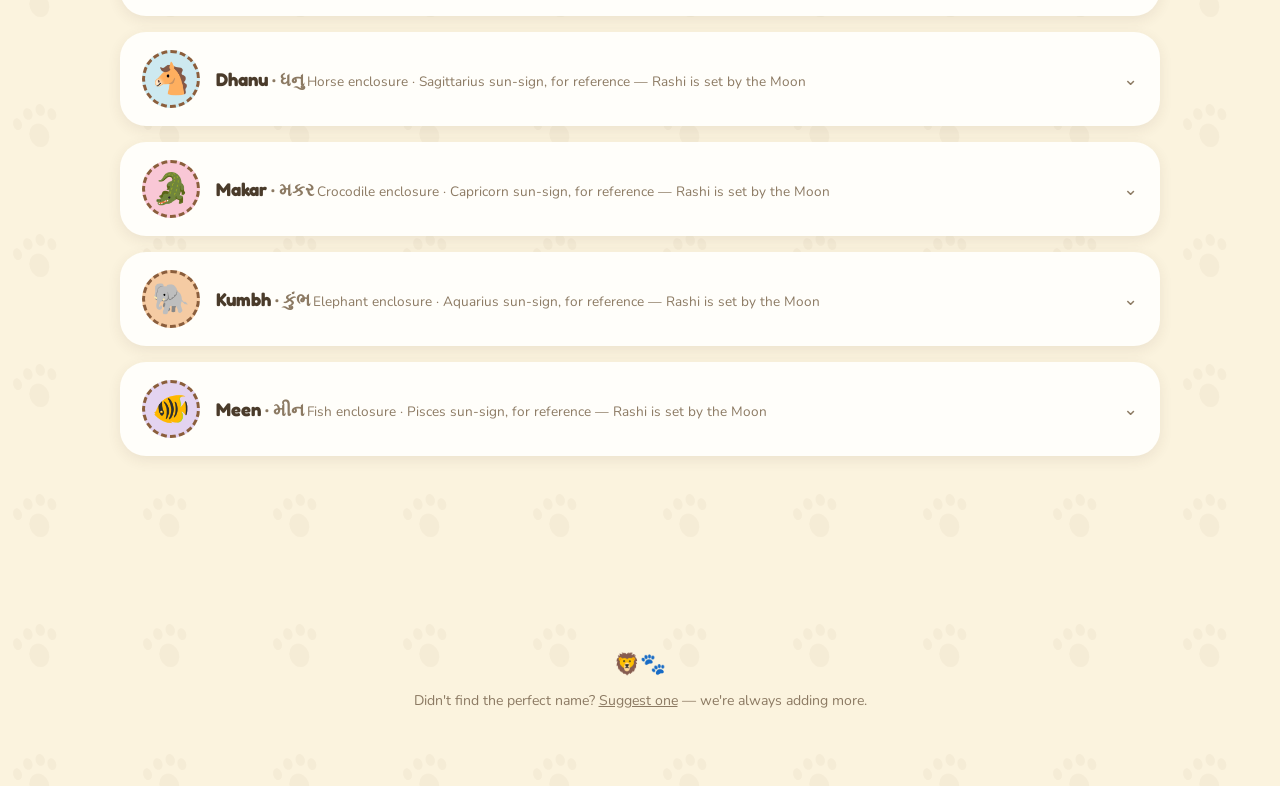
==== commit 82f0ef89: "Replace static scatter with actual moving animals (flying + walking) The static-but-scattered approa" ====
--- a/names.html
+++ b/names.html
@@ -9,7 +9,7 @@
   <link rel="preconnect" href="https://fonts.googleapis.com" />
   <link rel="preconnect" href="https://fonts.gstatic.com" crossorigin />
   <link href="https://fonts.googleapis.com/css2?family=Fredoka:wght@500;600;700&family=Nunito:wght@400;600;700;800&display=swap" rel="stylesheet" />
-  <link rel="stylesheet" href="assets/css/style.css?v=8" />
+  <link rel="stylesheet" href="assets/css/style.css?v=9" />
 </head>
 <body class="accent-mint">
 
@@ -26,14 +26,9 @@
   </nav>
 
   <header class="hero accent-wash" style="padding-bottom: 24px;">
-    <span class="zoo-peek" aria-hidden="true" style="top:6px; left:2%; --peek-tilt:-11deg;">🦓</span>
-    <span class="zoo-peek sm" aria-hidden="true" style="top:56px; left:17%; --peek-tilt:12deg; animation-delay:0.8s;">🐾</span>
-    <span class="zoo-peek" aria-hidden="true" style="top:24px; left:32%; --peek-tilt:9deg; animation-delay:1.6s;">🦚</span>
-    <span class="zoo-peek sm" aria-hidden="true" style="top:4px; left:48%; --peek-tilt:-16deg; animation-delay:0.3s;">🌿</span>
-    <span class="zoo-peek" aria-hidden="true" style="top:44px; left:64%; --peek-tilt:6deg; animation-delay:2s;">🐢</span>
-    <span class="zoo-peek" aria-hidden="true" style="top:14px; left:82%; --peek-tilt:-8deg; animation-delay:1.1s;">🦁</span>
-    <span class="zoo-peek ghost" aria-hidden="true" style="top:48%; left:6%; --peek-tilt:11deg;">🦡</span>
-    <span class="zoo-peek ghost" aria-hidden="true" style="top:60%; right:5%; --peek-tilt:-9deg;">🐌</span>
+    <span class="flyer" aria-hidden="true" style="top:6px; animation-duration:21s; animation-delay:0s;"><span class="flap">🦚</span></span>
+    <span class="flyer" aria-hidden="true" style="top:32px; animation-duration:26s; animation-delay:6s;"><span class="flap">🦋</span></span>
+    <span class="flyer" aria-hidden="true" style="top:56px; animation-duration:18s; animation-delay:12s;"><span class="flap">🐝</span></span>
     <div class="container">
       <div class="hero-kicker">All 12 Rashis · Boy &amp; Girl names</div>
       <h1>Explore the name zoo 🐾</h1>
@@ -41,12 +36,12 @@
     </div>
   </header>
 
+  <div class="critter-lane" aria-hidden="true">
+    <span class="flyer" style="top:4px; animation-duration:19s; animation-delay:1s;"><span class="flap">🦜</span></span>
+    <span class="walker" style="bottom:2px; animation-duration:23s; animation-delay:5s;"><span class="step">🐨</span></span>
+  </div>
+
   <section class="section" style="padding-top: 8px;">
-    <span class="zoo-peek ghost" aria-hidden="true" style="top:4%; right:3%; --peek-tilt:-10deg;">🦥</span>
-    <span class="zoo-peek ghost" aria-hidden="true" style="top:22%; left:1.5%; --peek-tilt:13deg;">🐨</span>
-    <span class="zoo-peek ghost" aria-hidden="true" style="top:40%; right:2%; --peek-tilt:8deg;">🦔</span>
-    <span class="zoo-peek ghost" aria-hidden="true" style="top:54%; left:2.5%; --peek-tilt:-14deg;">🐝</span>
-    <span class="zoo-peek ghost" aria-hidden="true" style="top:70%; right:4%; --peek-tilt:10deg;">🦋</span>
     <div class="container">
       <div class="disclaimer">
         🐾 Starting sounds are grouped per our family's Rashi chart. Think of this as a lovingly
@@ -65,17 +60,19 @@
         </div>
       </div>
 
+      <div class="critter-lane" aria-hidden="true" style="margin: 10px 0 4px;">
+        <span class="flyer" style="top:2px; animation-duration:17s; animation-delay:2s;"><span class="flap">🦋</span></span>
+      </div>
+
       <div class="rashi-list" id="rashi-list">
         <p class="empty-state">Loading names…</p>
       </div>
     </div>
   </section>
 
-  <div class="critter-strip" aria-hidden="true">
-    <span>🦒</span>
-    <span>🐊</span>
-    <span>🌴</span>
-    <span>🦩</span>
+  <div class="critter-lane tall" aria-hidden="true">
+    <span class="flyer" style="top:8px; animation-duration:24s; animation-delay:3s;"><span class="flap">🦩</span></span>
+    <span class="walker" style="bottom:3px; animation-duration:20s; animation-delay:8s;"><span class="step">🦒</span></span>
   </div>
 
   <footer class="site-footer">
@@ -83,6 +80,6 @@
     <p>Didn't find the perfect name? <a href="suggest.html">Suggest one</a> — we're always adding more.</p>
   </footer>
 
-  <script src="assets/js/main.js?v=8"></script>
+  <script src="assets/js/main.js?v=9"></script>
 </body>
 </html>
--- a/assets/css/style.css
+++ b/assets/css/style.css
@@ -225,82 +225,83 @@
   flex-wrap: wrap;
 }
 
-/* Decorative critters scattered through the hero. IMPORTANT: position these
-   with fixed pixel top/bottom offsets ONLY, never percentages — hero height
-   varies a lot with how many lines the copy wraps to (especially on
-   mobile), so a top:X% value that looks fine on desktop can drift straight
-   into the body text on a narrow screen. Horizontal (left/right) is safe as
-   a percentage since it never affects which text line something lands on.
-   Keep vertical offsets inside the hero's own top/bottom padding band —
-   that's the one zone guaranteed free of text at every viewport width. */
-.zoo-peek {
+/* =========================================================
+   Animated critter lanes — the whole "zoo" mechanism.
+   Live animals moving through the page: birds/butterflies flying across,
+   animals walking along the ground. Each lane is an ordinary element in
+   normal document flow (never absolutely overlaid on text), fixed height,
+   overflow:hidden — so no matter how far a creature travels, it is
+   structurally impossible for it to cover a word. Use `.critter-lane` for
+   a full-width band between/within sections; the hero has its own two
+   built-in lanes (sky + ground) using its existing safe padding bands.
+   ========================================================= */
+.critter-lane {
+  position: relative;
+  height: 74px;
+  overflow: hidden;
+  pointer-events: none;
+}
+.critter-lane.tall { height: 96px; }
+@media (max-width: 640px) {
+  .critter-lane { height: 56px; }
+  .critter-lane.tall { height: 72px; }
+}
+
+/* .flyer travels the lane's full width on a wandering flight path (its own
+   keyframe drifts up/down); the nested .flap span adds a fast independent
+   wing-flutter rotation on top, so the two motions combine naturally. */
+.flyer {
   position: absolute;
-  font-size: 2.8rem;
-  line-height: 1;
-  opacity: 0.9;
-  filter: drop-shadow(0 6px 10px rgba(74, 59, 42, 0.15));
-  animation: peek-bob 4.5s ease-in-out infinite;
-  z-index: 0;
-  pointer-events: none;
-}
-.zoo-peek.sm { font-size: 1.5rem; opacity: 0.75; }
-/* .ghost: for animals scattered freely through a section — including right
-   beside or behind a line of text, which .zoo-peek's siblings are never
-   allowed near. Opacity this low reads as a faint watermark rather than
-   clutter, so it's safe to position genuinely anywhere (that's the whole
-   point of this variant) without doing safe-zone math for it. No shadow,
-   no bob animation — it should sit quietly in the background, not draw
-   the eye the way the vivid hero animals do. */
-.zoo-peek.ghost { opacity: 0.16; filter: none; animation: none; }
+  left: -12%;
+  font-size: 2rem;
+  animation-name: fly-across;
+  animation-timing-function: linear;
+  animation-iteration-count: infinite;
+  filter: drop-shadow(0 3px 6px rgba(74, 59, 42, 0.15));
+}
+.flap { display: inline-block; animation: wing-flap 0.8s ease-in-out infinite alternate; }
+@keyframes fly-across {
+  0%   { left: -12%; transform: translateY(0); }
+  20%  { transform: translateY(-14px); }
+  40%  { transform: translateY(6px); }
+  60%  { transform: translateY(-10px); }
+  80%  { transform: translateY(4px); }
+  100% { left: 112%; transform: translateY(0); }
+}
+@keyframes wing-flap {
+  from { transform: rotate(-10deg) translateY(0); }
+  to   { transform: rotate(12deg) translateY(-3px); }
+}
+
+/* .walker travels along the ground at a fixed height, its nested .step
+   span adding a quick footstep bounce. */
+.walker {
+  position: absolute;
+  bottom: 2px;
+  left: -14%;
+  font-size: 2.3rem;
+  animation-name: walk-across;
+  animation-timing-function: linear;
+  animation-iteration-count: infinite;
+  filter: drop-shadow(0 3px 6px rgba(74, 59, 42, 0.15));
+}
+.step { display: inline-block; animation: footstep 0.45s ease-in-out infinite alternate; }
+@keyframes walk-across {
+  0%   { left: -14%; }
+  100% { left: 114%; }
+}
+@keyframes footstep {
+  from { transform: translateY(0) scaleY(1); }
+  to   { transform: translateY(-3px) scaleY(0.95); }
+}
+
+@media (prefers-reduced-motion: reduce) {
+  .flyer, .walker { animation: none; left: 42%; }
+  .flap, .step { animation: none; }
+}
 @media (max-width: 640px) {
-  .zoo-peek.ghost { opacity: 0.13; }
-}
-/* NOTE on safe offsets: the CSS top/bottom value is where the emoji's box
-   STARTS — its own height (~= font-size) extends further in from there.
-   A hero's padding-top/bottom is the only zone guaranteed free of text, so
-   offset + font-size must stay under that padding, not just the offset
-   alone. `.hero`'s 128px top padding exists *specifically* to give this
-   layer real room to scatter in — a tight padding leaves so little slack
-   (a few px) that every animal ends up pinned to nearly the same height,
-   which just reads as "a line" even though the numbers technically
-   differ. At the sizes above (desktop): big ≈ 45px tall → top offsets up
-   to ~65px are safe against the 128px padding (plenty of room to stagger
-   high/low); small ≈ 24px tall → up to ~85px. Bottom padding is only
-   64px (or 24px on names.html/suggest.html's inline override) — keep
-   bottom-anchored placement light, or skip it and use the top band for
-   everything, which is what most heroes below do. */
-@keyframes peek-bob {
-  0%, 100% { transform: translateY(0) rotate(var(--peek-tilt, 0deg)); }
-  50% { transform: translateY(-8px) rotate(var(--peek-tilt, 0deg)); }
-}
-
-/* Critter strips — the mechanism for getting animals distributed all the
-   way down the page, not just in the hero. Deliberately NOT absolutely
-   positioned: these are ordinary elements sitting in the normal document
-   flow between sections, so there is no way for them to ever overlap
-   text — they just take up their own row of space, like a little trail
-   the animals left between exhibits. Sprinkle a few of these between
-   sections on every page rather than relying on the hero to carry the
-   whole theme. */
-.critter-strip {
-  display: flex;
-  justify-content: center;
-  align-items: center;
-  flex-wrap: wrap;
-  gap: 30px;
-  padding: 6px 20px 26px;
-}
-.critter-strip span {
-  display: inline-block;
-  font-size: 2.1rem;
-  filter: drop-shadow(0 4px 8px rgba(74, 59, 42, 0.12));
-}
-.critter-strip span:nth-child(even) { transform: translateY(9px) rotate(-7deg); }
-.critter-strip span:nth-child(3n) { transform: translateY(-7px) rotate(9deg); }
-.critter-strip span:nth-child(3n+1):not(:nth-child(even)) { transform: rotate(-5deg); }
-@media (max-width: 640px) {
-  .critter-strip { gap: 20px; padding: 4px 14px 20px; }
-  .critter-strip span { font-size: 1.6rem; }
+  .flyer { font-size: 1.5rem; }
+  .walker { font-size: 1.8rem; }
 }
 
 /* -------------------- buttons -------------------- */
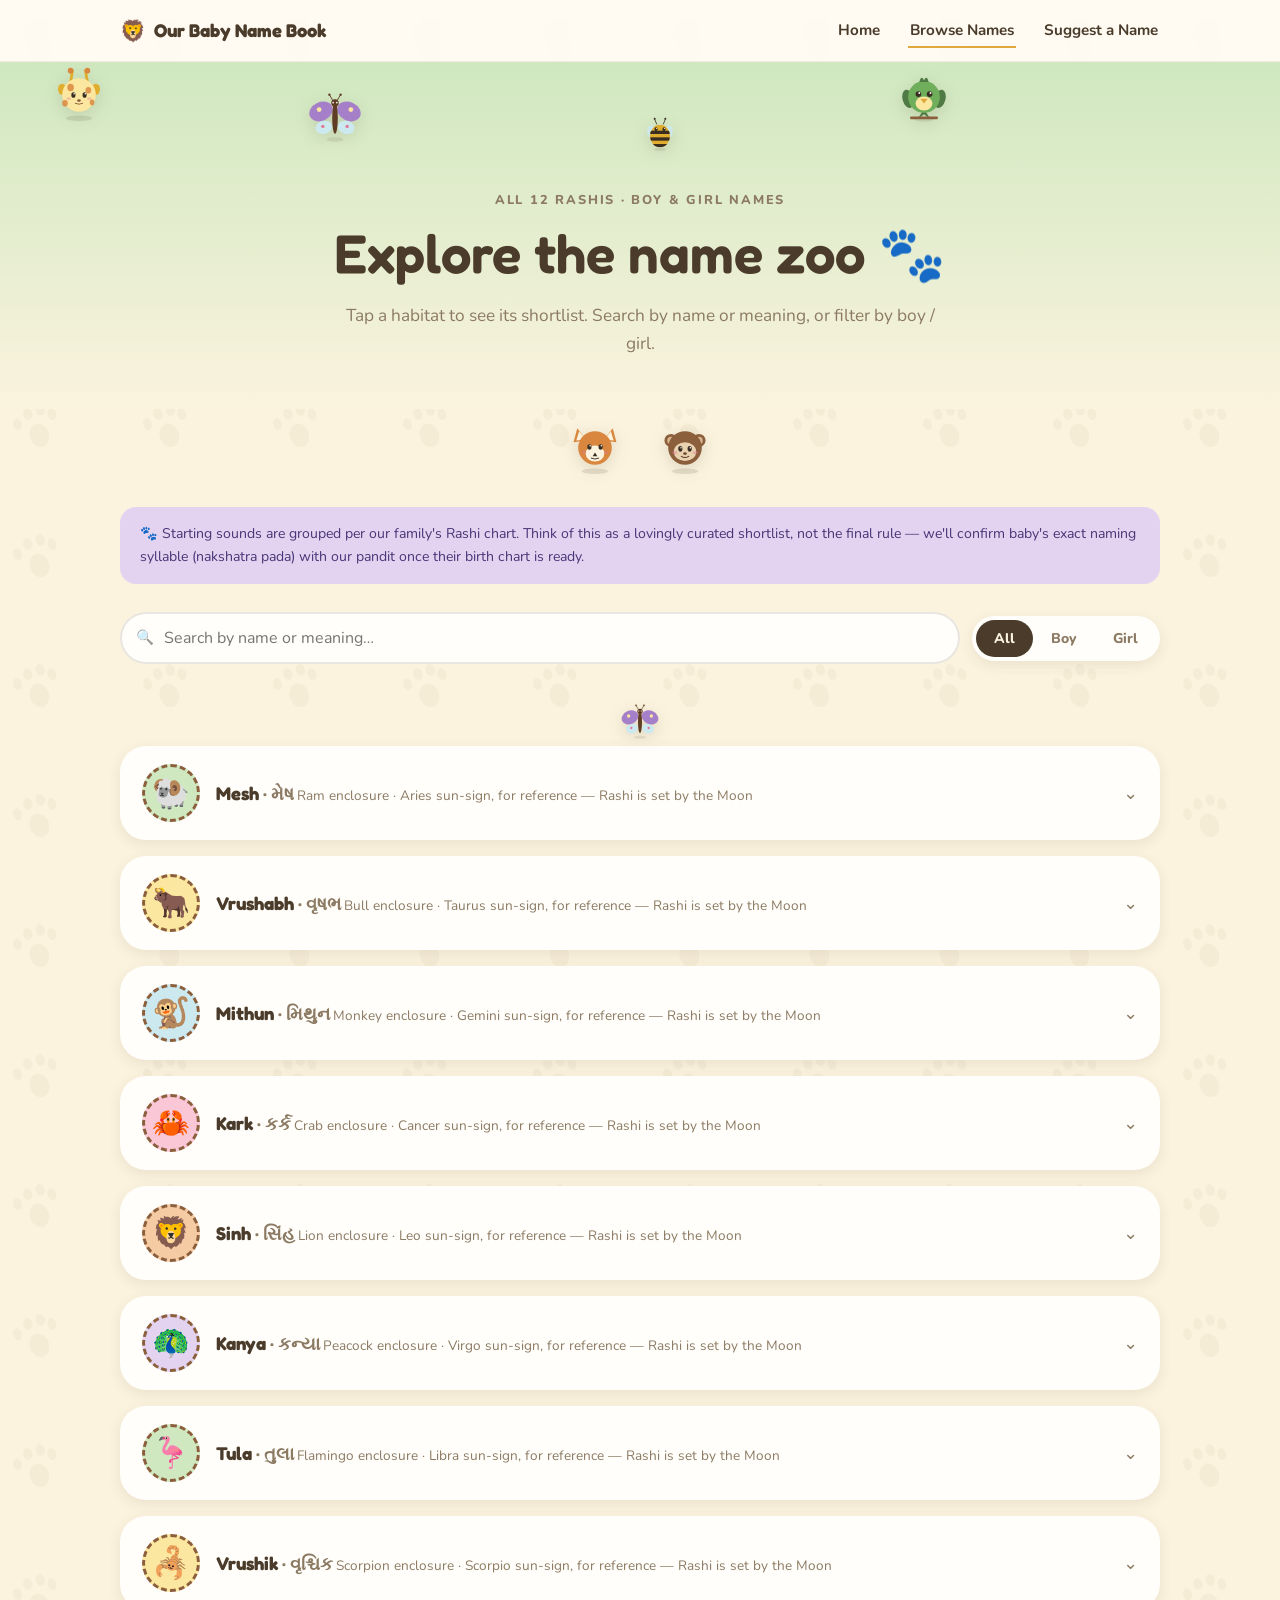
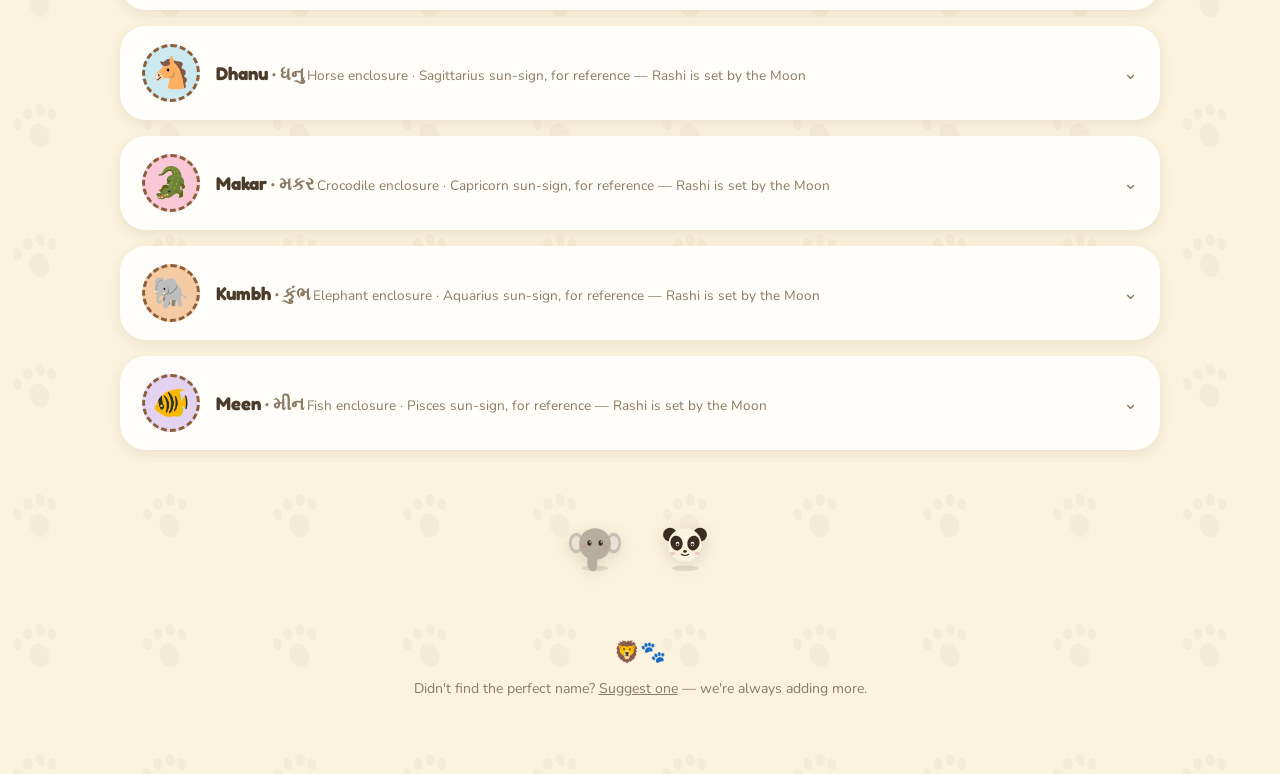
==== commit 1e4a8e59: "Hand-drawn cartoon critters, animated idle-in-place, not emoji or travel Two pieces of feedback on t" ====
--- a/names.html
+++ b/names.html
@@ -9,7 +9,7 @@
   <link rel="preconnect" href="https://fonts.googleapis.com" />
   <link rel="preconnect" href="https://fonts.gstatic.com" crossorigin />
   <link href="https://fonts.googleapis.com/css2?family=Fredoka:wght@500;600;700&family=Nunito:wght@400;600;700;800&display=swap" rel="stylesheet" />
-  <link rel="stylesheet" href="assets/css/style.css?v=9" />
+  <link rel="stylesheet" href="assets/css/style.css?v=10" />
 </head>
 <body class="accent-mint">
 
@@ -26,9 +26,10 @@
   </nav>
 
   <header class="hero accent-wash" style="padding-bottom: 24px;">
-    <span class="flyer" aria-hidden="true" style="top:6px; animation-duration:21s; animation-delay:0s;"><span class="flap">🦚</span></span>
-    <span class="flyer" aria-hidden="true" style="top:32px; animation-duration:26s; animation-delay:6s;"><span class="flap">🦋</span></span>
-    <span class="flyer" aria-hidden="true" style="top:56px; animation-duration:18s; animation-delay:12s;"><span class="flap">🐝</span></span>
+    <span class="critter critter-peek idle-bounce" aria-hidden="true" style="top:4px; left:4%;" data-animal="giraffe"></span>
+    <span class="critter critter-peek idle-wiggle" aria-hidden="true" style="top:28px; left:24%; animation-delay:0.5s;" data-animal="butterfly"></span>
+    <span class="critter critter-peek idle-sway" aria-hidden="true" style="top:6px; left:70%; animation-delay:1s;" data-animal="bird"></span>
+    <span class="critter critter-peek sm idle-bounce" aria-hidden="true" style="top:52px; left:50%; animation-delay:1.4s;" data-animal="bee"></span>
     <div class="container">
       <div class="hero-kicker">All 12 Rashis · Boy &amp; Girl names</div>
       <h1>Explore the name zoo 🐾</h1>
@@ -36,9 +37,9 @@
     </div>
   </header>
 
-  <div class="critter-lane" aria-hidden="true">
-    <span class="flyer" style="top:4px; animation-duration:19s; animation-delay:1s;"><span class="flap">🦜</span></span>
-    <span class="walker" style="bottom:2px; animation-duration:23s; animation-delay:5s;"><span class="step">🐨</span></span>
+  <div class="critter-row" aria-hidden="true">
+    <span class="critter idle-sway" data-animal="fox" style="animation-delay:0.2s;"></span>
+    <span class="critter idle-bounce" data-animal="monkey" style="animation-delay:0.9s;"></span>
   </div>
 
   <section class="section" style="padding-top: 8px;">
@@ -60,8 +61,8 @@
         </div>
       </div>
 
-      <div class="critter-lane" aria-hidden="true" style="margin: 10px 0 4px;">
-        <span class="flyer" style="top:2px; animation-duration:17s; animation-delay:2s;"><span class="flap">🦋</span></span>
+      <div class="critter-row" aria-hidden="true" style="padding: 12px 0 4px;">
+        <span class="critter sm idle-wiggle" data-animal="butterfly"></span>
       </div>
 
       <div class="rashi-list" id="rashi-list">
@@ -70,9 +71,9 @@
     </div>
   </section>
 
-  <div class="critter-lane tall" aria-hidden="true">
-    <span class="flyer" style="top:8px; animation-duration:24s; animation-delay:3s;"><span class="flap">🦩</span></span>
-    <span class="walker" style="bottom:3px; animation-duration:20s; animation-delay:8s;"><span class="step">🦒</span></span>
+  <div class="critter-row" aria-hidden="true">
+    <span class="critter idle-bounce" data-animal="elephant" style="animation-delay:0.3s;"></span>
+    <span class="critter idle-sway" data-animal="panda" style="animation-delay:1.1s;"></span>
   </div>
 
   <footer class="site-footer">
@@ -80,6 +81,7 @@
     <p>Didn't find the perfect name? <a href="suggest.html">Suggest one</a> — we're always adding more.</p>
   </footer>
 
-  <script src="assets/js/main.js?v=9"></script>
+  <script src="assets/js/critters.js?v=10"></script>
+  <script src="assets/js/main.js?v=10"></script>
 </body>
 </html>
--- a/assets/css/style.css
+++ b/assets/css/style.css
@@ -226,82 +226,86 @@
 }
 
 /* =========================================================
-   Animated critter lanes — the whole "zoo" mechanism.
-   Live animals moving through the page: birds/butterflies flying across,
-   animals walking along the ground. Each lane is an ordinary element in
-   normal document flow (never absolutely overlaid on text), fixed height,
-   overflow:hidden — so no matter how far a creature travels, it is
-   structurally impossible for it to cover a word. Use `.critter-lane` for
-   a full-width band between/within sections; the hero has its own two
-   built-in lanes (sky + ground) using its existing safe padding bands.
+   Critters — hand-drawn cartoon animals (see critters.js), animated
+   gently IN PLACE (bounce / sway / blink) rather than travelling across
+   the screen. A `.critter` is a fixed-size box that critters.js fills
+   with inline SVG on load; a `.critter-eyes` group inside that SVG gets
+   the shared blink animation automatically.
+
+   Two placement contexts:
+   - `.critter-row` — an ordinary flex row in normal document flow
+     (between/within sections). Can't overlap text by construction.
+   - `.critter-peek` — absolutely positioned inside the hero, so it has
+     to follow the same safe-offset rule as the old .zoo-peek did: use
+     fixed pixel top/bottom offsets (never a percentage — hero height
+     varies with how the copy wraps) and keep offset + the critter's own
+     size inside the hero's own padding band (128px top / 64px bottom,
+     96px/24px on the two shorter heroes).
    ========================================================= */
-.critter-lane {
-  position: relative;
-  height: 74px;
-  overflow: hidden;
+.critter {
+  display: inline-block;
+  width: 56px;
+  height: 56px;
+  filter: drop-shadow(0 4px 8px rgba(74, 59, 42, 0.15));
+}
+.critter svg { width: 100%; height: 100%; display: block; }
+.critter.sm { width: 40px; height: 40px; }
+
+.critter-row {
+  display: flex;
+  justify-content: center;
+  align-items: center;
+  flex-wrap: wrap;
+  gap: 34px;
+  padding: 10px 20px 24px;
+}
+@media (max-width: 640px) {
+  .critter { width: 42px; height: 42px; }
+  .critter.sm { width: 32px; height: 32px; }
+  .critter-row { gap: 22px; padding: 6px 14px 18px; }
+}
+
+.critter-peek {
+  position: absolute;
+  z-index: 0;
   pointer-events: none;
 }
-.critter-lane.tall { height: 96px; }
-@media (max-width: 640px) {
-  .critter-lane { height: 56px; }
-  .critter-lane.tall { height: 72px; }
-}
-
-/* .flyer travels the lane's full width on a wandering flight path (its own
-   keyframe drifts up/down); the nested .flap span adds a fast independent
-   wing-flutter rotation on top, so the two motions combine naturally. */
-.flyer {
-  position: absolute;
-  left: -12%;
-  font-size: 2rem;
-  animation-name: fly-across;
-  animation-timing-function: linear;
-  animation-iteration-count: infinite;
-  filter: drop-shadow(0 3px 6px rgba(74, 59, 42, 0.15));
-}
-.flap { display: inline-block; animation: wing-flap 0.8s ease-in-out infinite alternate; }
-@keyframes fly-across {
-  0%   { left: -12%; transform: translateY(0); }
-  20%  { transform: translateY(-14px); }
-  40%  { transform: translateY(6px); }
-  60%  { transform: translateY(-10px); }
-  80%  { transform: translateY(4px); }
-  100% { left: 112%; transform: translateY(0); }
-}
-@keyframes wing-flap {
-  from { transform: rotate(-10deg) translateY(0); }
-  to   { transform: rotate(12deg) translateY(-3px); }
-}
-
-/* .walker travels along the ground at a fixed height, its nested .step
-   span adding a quick footstep bounce. */
-.walker {
-  position: absolute;
-  bottom: 2px;
-  left: -14%;
-  font-size: 2.3rem;
-  animation-name: walk-across;
-  animation-timing-function: linear;
-  animation-iteration-count: infinite;
-  filter: drop-shadow(0 3px 6px rgba(74, 59, 42, 0.15));
-}
-.step { display: inline-block; animation: footstep 0.45s ease-in-out infinite alternate; }
-@keyframes walk-across {
-  0%   { left: -14%; }
-  100% { left: 114%; }
-}
-@keyframes footstep {
-  from { transform: translateY(0) scaleY(1); }
-  to   { transform: translateY(-3px) scaleY(0.95); }
+
+/* idle motions — mix and match across instances so the row doesn't move
+   in unison; vary animation-delay per instance for the same reason */
+.idle-bounce { animation: idle-bounce 2.3s ease-in-out infinite; }
+.idle-sway   { animation: idle-sway 3s ease-in-out infinite; transform-origin: 50% 90%; }
+.idle-wiggle { animation: idle-wiggle 2.1s ease-in-out infinite; }
+
+@keyframes idle-bounce {
+  0%, 100% { transform: translateY(0); }
+  50%      { transform: translateY(-9px); }
+}
+@keyframes idle-sway {
+  0%, 100% { transform: rotate(-7deg); }
+  50%      { transform: rotate(7deg); }
+}
+@keyframes idle-wiggle {
+  0%, 100% { transform: rotate(0deg) translateY(0); }
+  25%      { transform: rotate(-5deg) translateY(-2px); }
+  75%      { transform: rotate(5deg) translateY(-2px); }
+}
+
+/* blink — targets the eyes group injected inside the SVG. transform-box
+   makes the scale happen around the eyes' own centre, not the SVG's
+   corner, so it reads as a blink and not a squish. */
+.critter-eyes {
+  transform-box: fill-box;
+  transform-origin: center;
+  animation: blink 4.6s ease-in-out infinite;
+}
+@keyframes blink {
+  0%, 92%, 100% { transform: scaleY(1); }
+  96%           { transform: scaleY(0.12); }
 }
 
 @media (prefers-reduced-motion: reduce) {
-  .flyer, .walker { animation: none; left: 42%; }
-  .flap, .step { animation: none; }
-}
-@media (max-width: 640px) {
-  .flyer { font-size: 1.5rem; }
-  .walker { font-size: 1.8rem; }
+  .idle-bounce, .idle-sway, .idle-wiggle, .critter-eyes { animation: none; }
 }
 
 /* -------------------- buttons -------------------- */
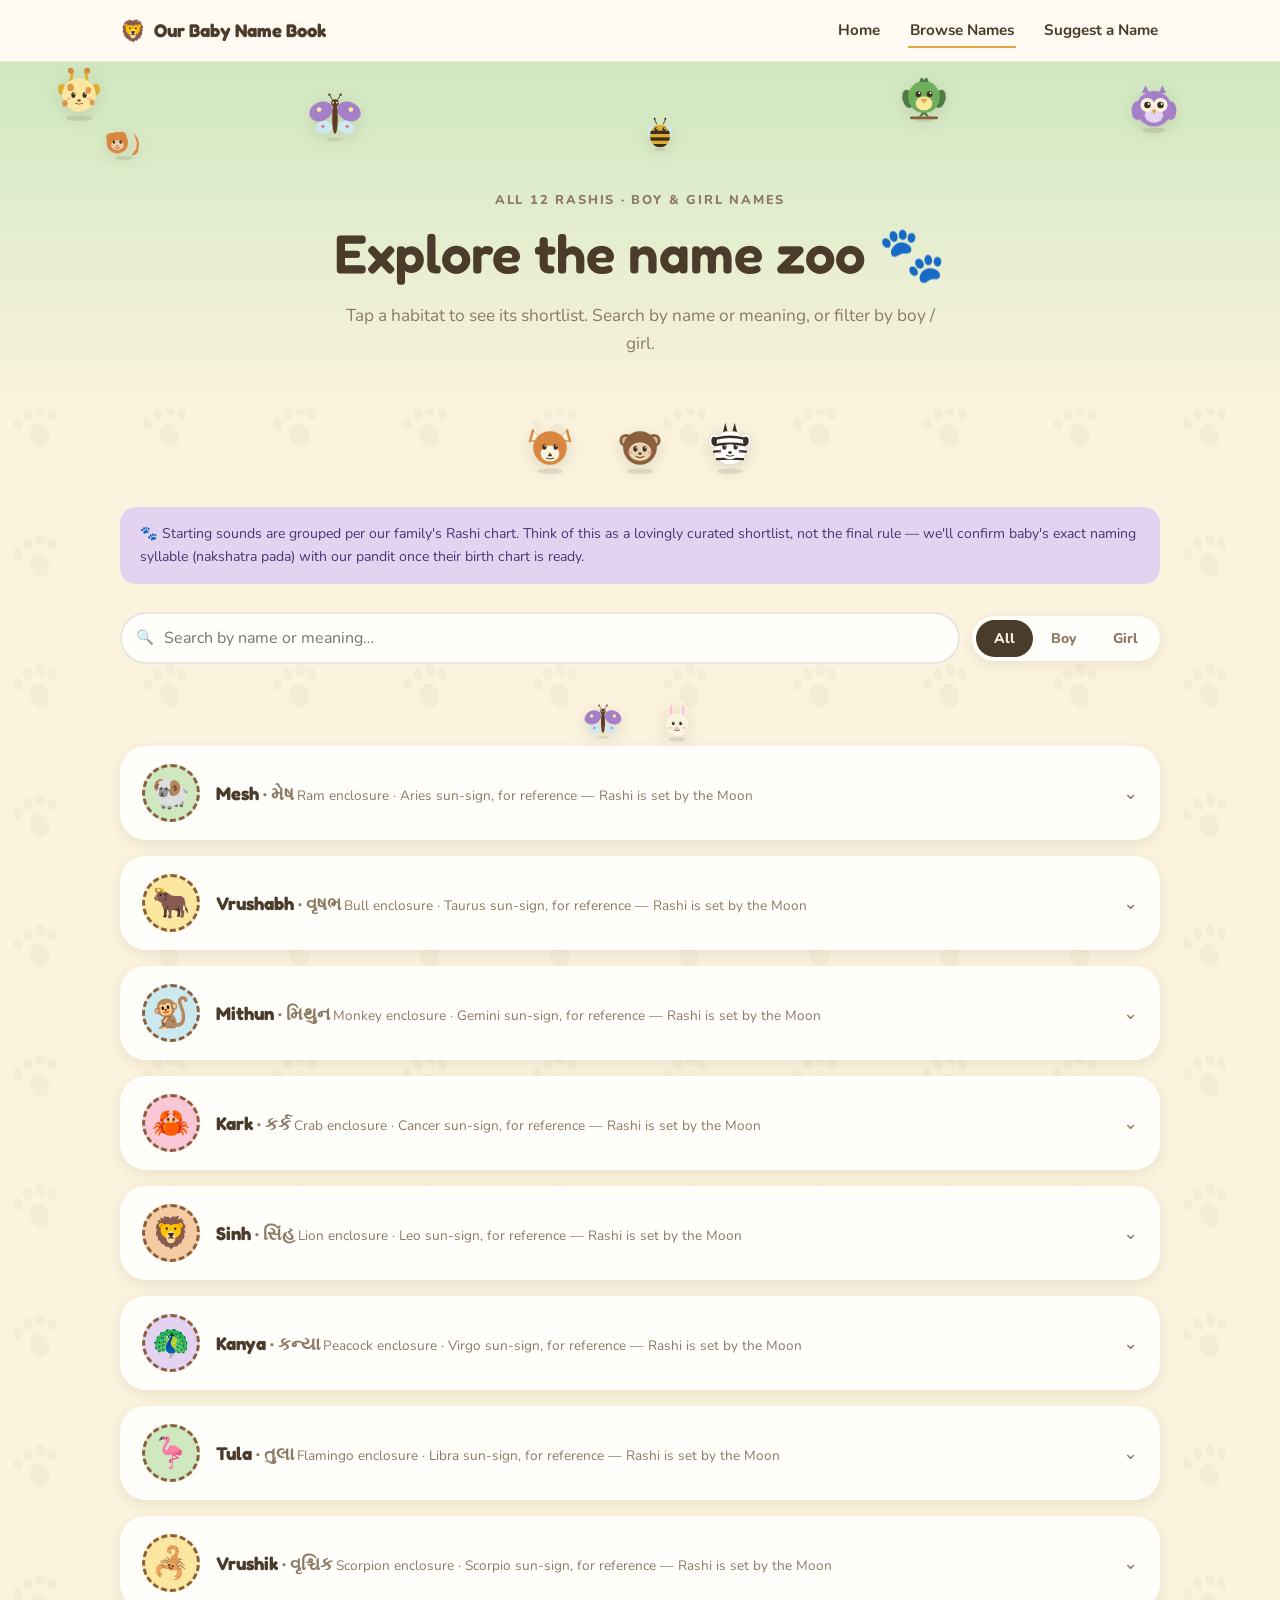
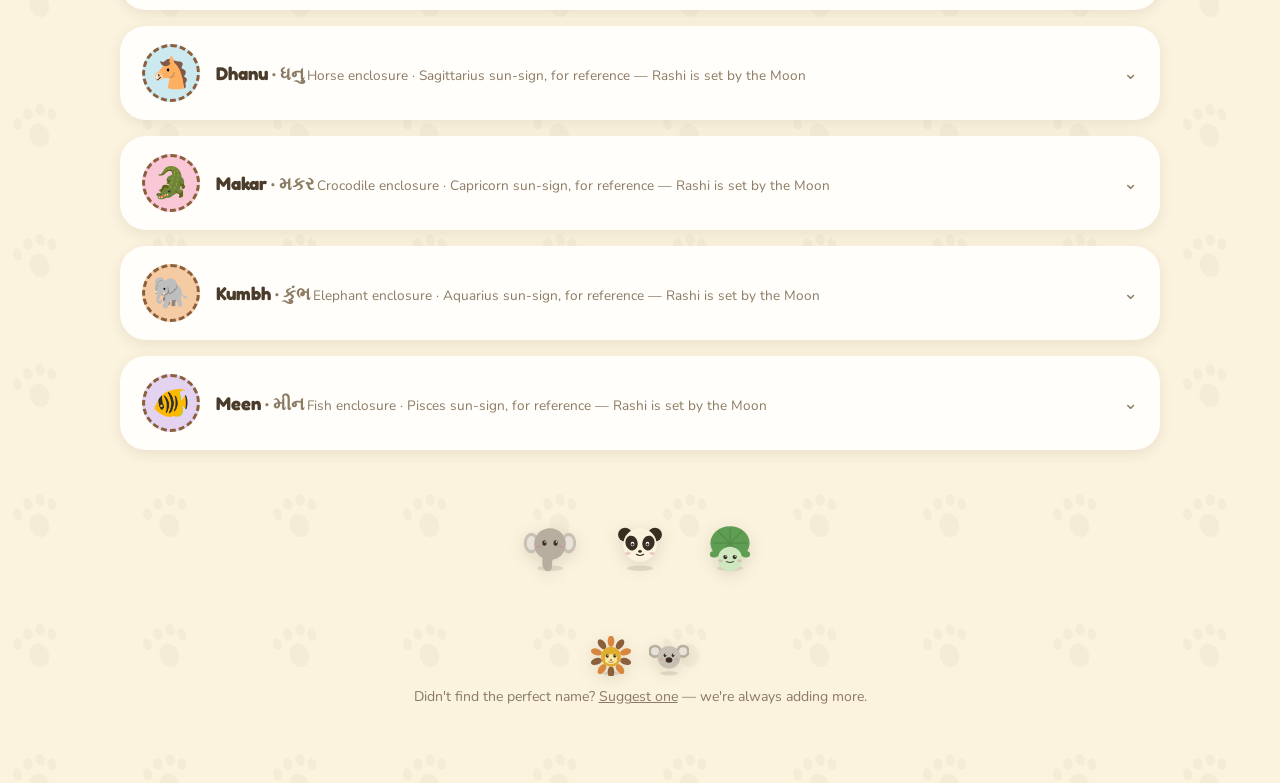
==== commit ff215a9a: "Expand critter roster to 16, set real due date, drop footer emoji - Drew 8 more hand-coded SVG anima" ====
--- a/names.html
+++ b/names.html
@@ -9,7 +9,7 @@
   <link rel="preconnect" href="https://fonts.googleapis.com" />
   <link rel="preconnect" href="https://fonts.gstatic.com" crossorigin />
   <link href="https://fonts.googleapis.com/css2?family=Fredoka:wght@500;600;700&family=Nunito:wght@400;600;700;800&display=swap" rel="stylesheet" />
-  <link rel="stylesheet" href="assets/css/style.css?v=10" />
+  <link rel="stylesheet" href="assets/css/style.css?v=11" />
 </head>
 <body class="accent-mint">
 
@@ -30,6 +30,8 @@
     <span class="critter critter-peek idle-wiggle" aria-hidden="true" style="top:28px; left:24%; animation-delay:0.5s;" data-animal="butterfly"></span>
     <span class="critter critter-peek idle-sway" aria-hidden="true" style="top:6px; left:70%; animation-delay:1s;" data-animal="bird"></span>
     <span class="critter critter-peek sm idle-bounce" aria-hidden="true" style="top:52px; left:50%; animation-delay:1.4s;" data-animal="bee"></span>
+    <span class="critter critter-peek idle-wiggle" aria-hidden="true" style="top:16px; left:88%; animation-delay:1.7s;" data-animal="owl"></span>
+    <span class="critter critter-peek sm idle-sway" aria-hidden="true" style="top:60px; left:8%; animation-delay:2.1s;" data-animal="squirrel"></span>
     <div class="container">
       <div class="hero-kicker">All 12 Rashis · Boy &amp; Girl names</div>
       <h1>Explore the name zoo 🐾</h1>
@@ -40,6 +42,7 @@
   <div class="critter-row" aria-hidden="true">
     <span class="critter idle-sway" data-animal="fox" style="animation-delay:0.2s;"></span>
     <span class="critter idle-bounce" data-animal="monkey" style="animation-delay:0.9s;"></span>
+    <span class="critter idle-wiggle" data-animal="zebra" style="animation-delay:1.5s;"></span>
   </div>
 
   <section class="section" style="padding-top: 8px;">
@@ -63,6 +66,7 @@
 
       <div class="critter-row" aria-hidden="true" style="padding: 12px 0 4px;">
         <span class="critter sm idle-wiggle" data-animal="butterfly"></span>
+        <span class="critter sm idle-bounce" data-animal="rabbit" style="animation-delay:0.5s;"></span>
       </div>
 
       <div class="rashi-list" id="rashi-list">
@@ -74,14 +78,18 @@
   <div class="critter-row" aria-hidden="true">
     <span class="critter idle-bounce" data-animal="elephant" style="animation-delay:0.3s;"></span>
     <span class="critter idle-sway" data-animal="panda" style="animation-delay:1.1s;"></span>
+    <span class="critter idle-wiggle" data-animal="turtle" style="animation-delay:1.7s;"></span>
   </div>
 
   <footer class="site-footer">
-    <span class="brand-mark">🦁🐾</span>
+    <span class="footer-critters" aria-hidden="true">
+      <span class="critter sm idle-bounce" data-animal="lion"></span>
+      <span class="critter sm idle-wiggle" data-animal="koala" style="animation-delay:0.4s;"></span>
+    </span>
     <p>Didn't find the perfect name? <a href="suggest.html">Suggest one</a> — we're always adding more.</p>
   </footer>
 
-  <script src="assets/js/critters.js?v=10"></script>
-  <script src="assets/js/main.js?v=10"></script>
+  <script src="assets/js/critters.js?v=11"></script>
+  <script src="assets/js/main.js?v=11"></script>
 </body>
 </html>
--- a/assets/css/style.css
+++ b/assets/css/style.css
@@ -670,6 +670,13 @@
   font-size: 0.88rem;
 }
 .site-footer .brand-mark { font-size: 1.3rem; display: block; margin-bottom: 8px; }
+.footer-critters {
+  display: flex;
+  justify-content: center;
+  align-items: flex-end;
+  gap: 18px;
+  margin-bottom: 10px;
+}
 
 /* -------------------- misc -------------------- */
 .disclaimer {
